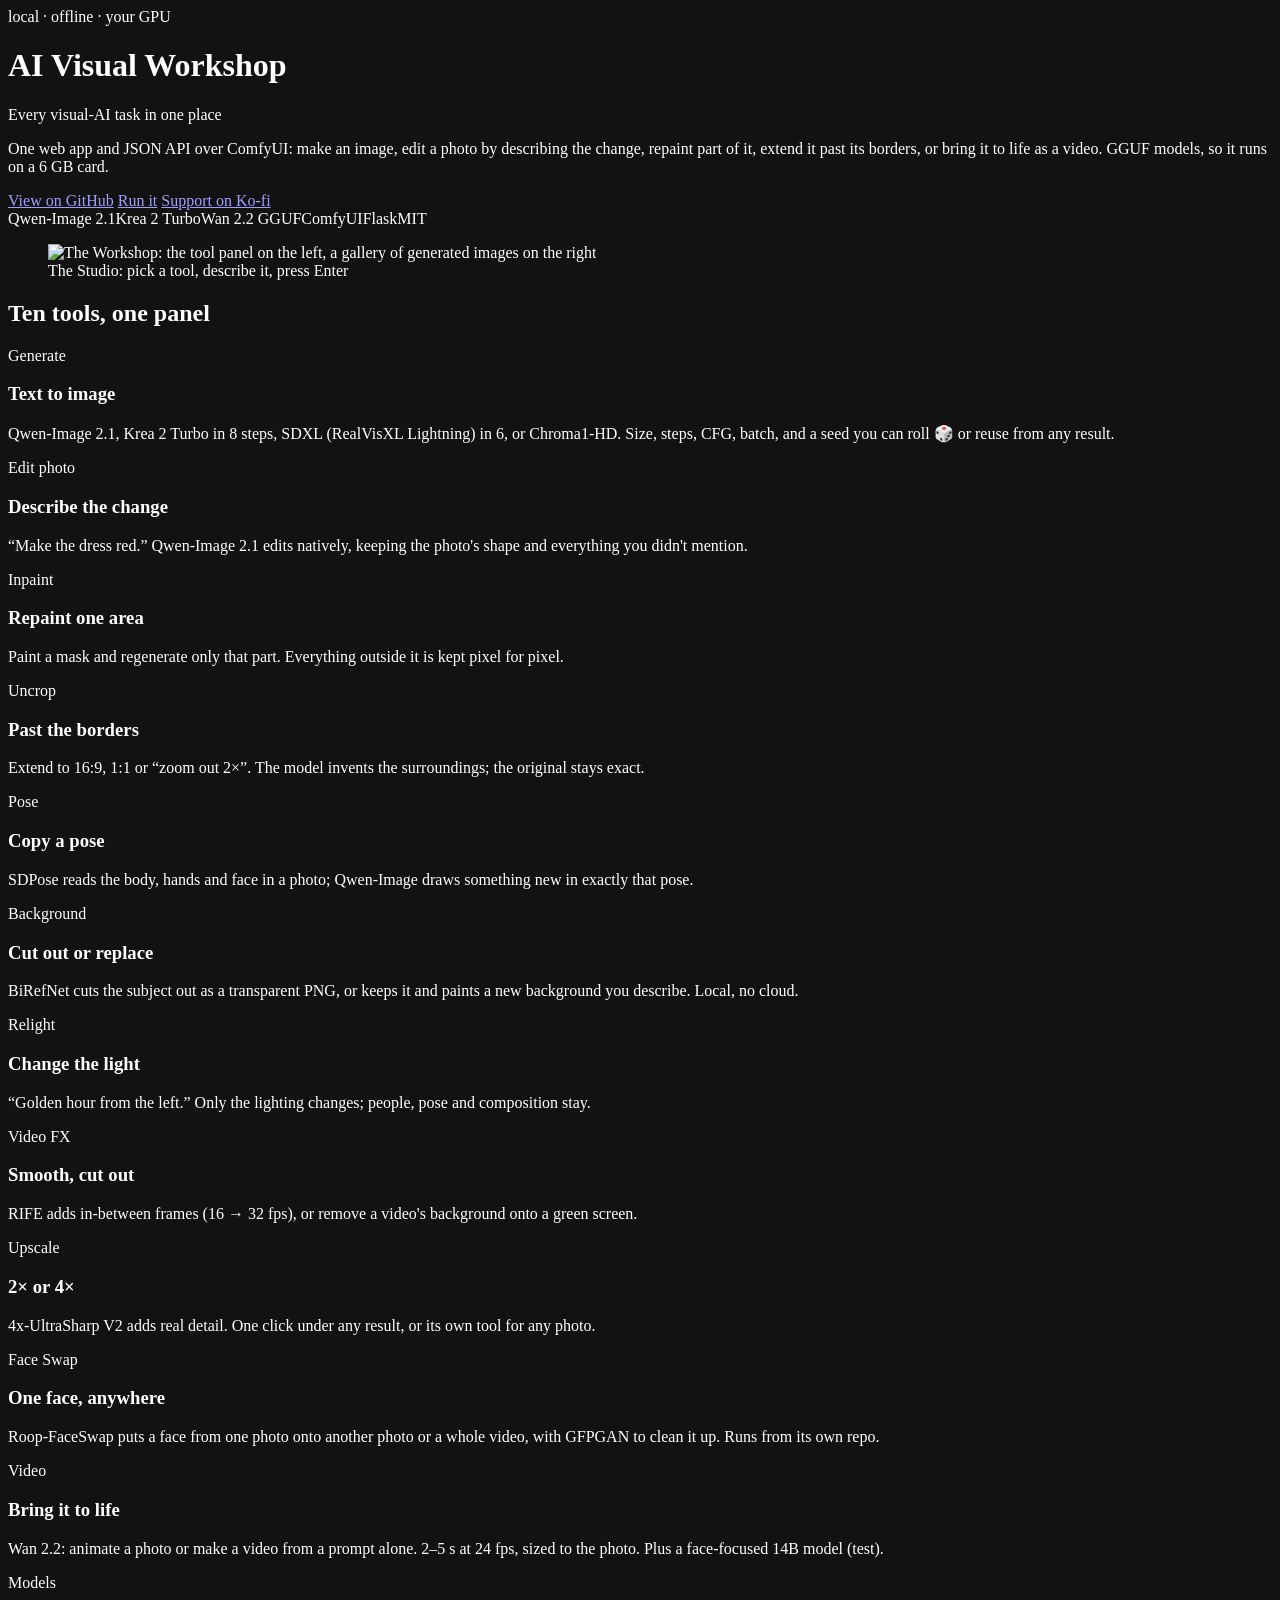
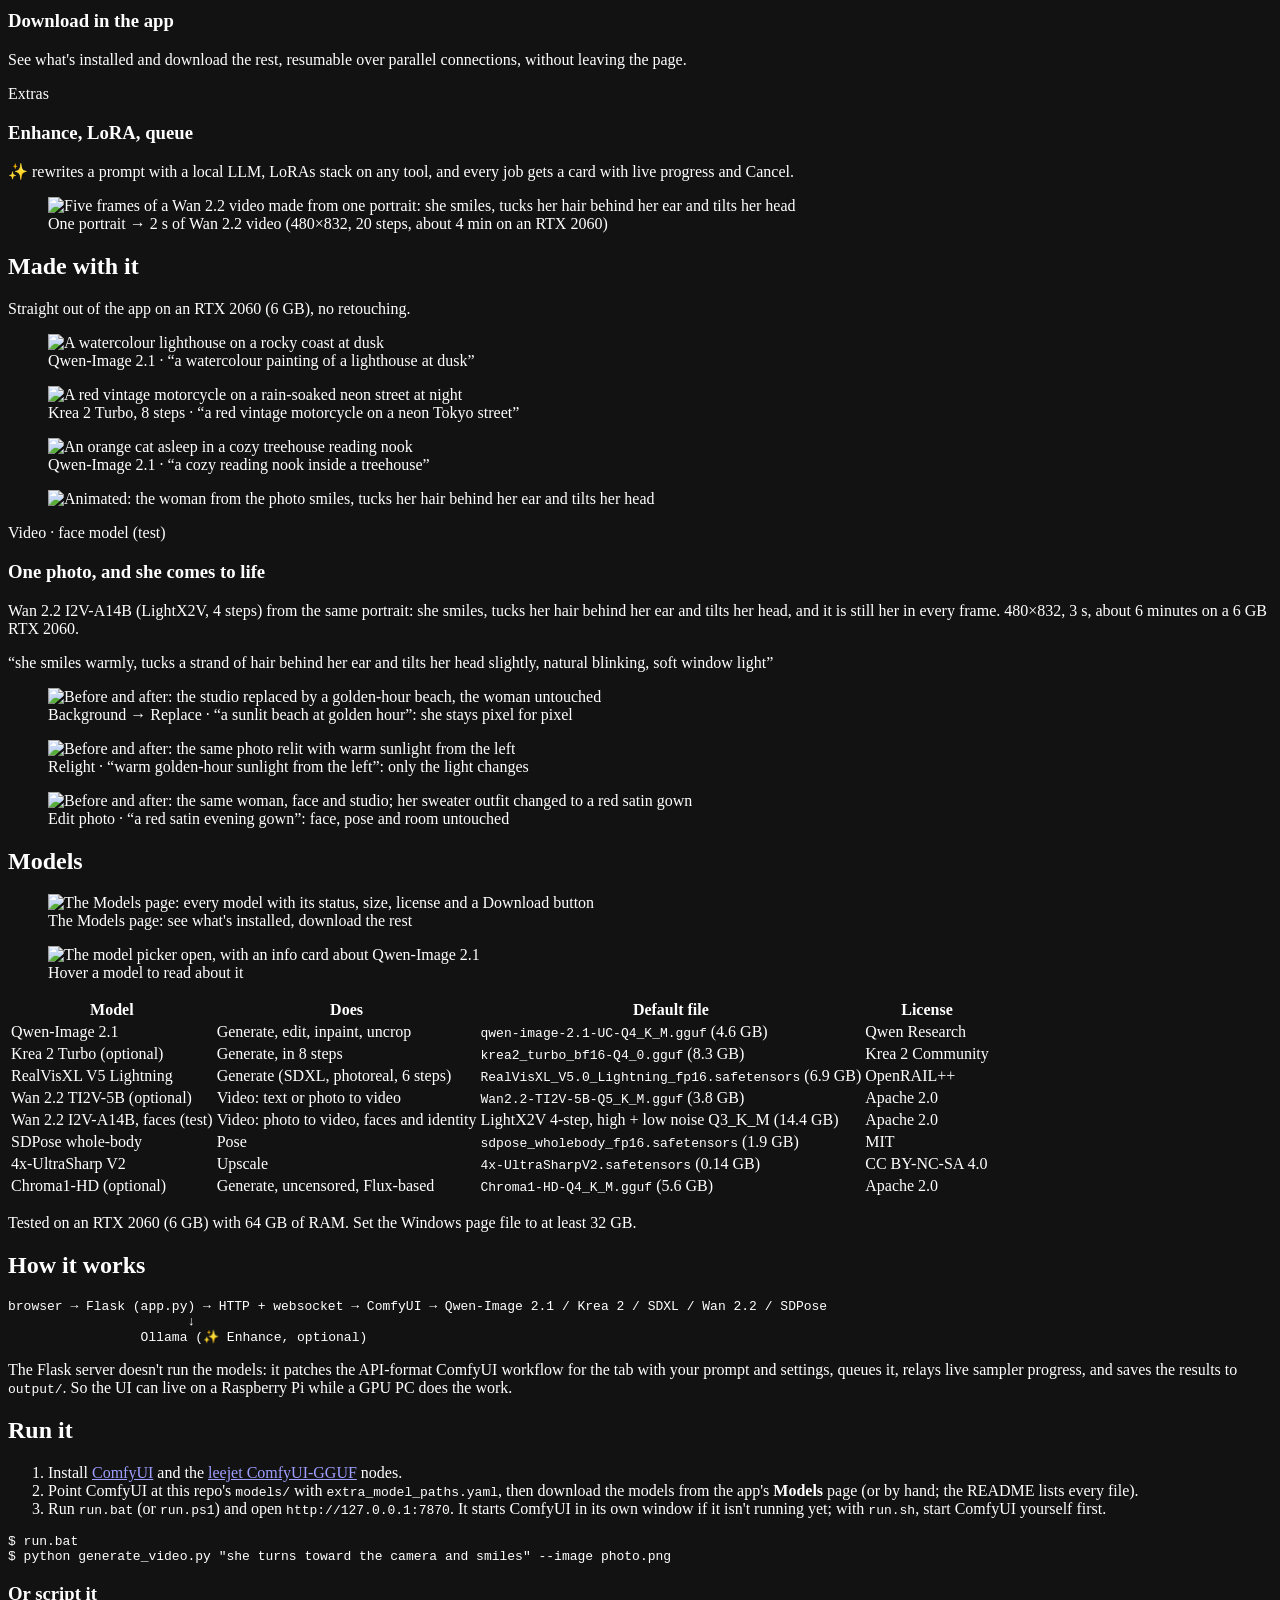
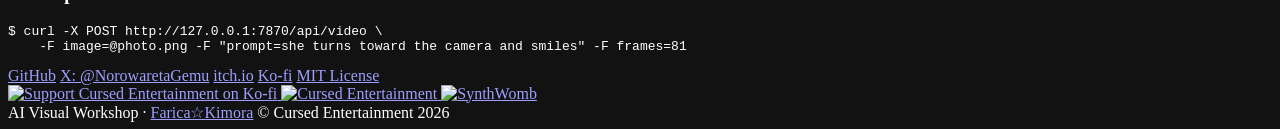
==== index.html @ e916a7e3 "Face Swap tab: runs Roop-FaceSwap from its own repo and venv roop_client.py calls Roop's headless co" ====
<!DOCTYPE html>
<html lang="en">
<head>
<meta charset="utf-8">
<meta name="viewport" content="width=device-width, initial-scale=1">
<title>AI Visual Workshop</title>
<meta name="description" content="One local web app for visual AI on your own GPU: text-to-image, photo editing, inpainting, uncropping and video with Qwen-Image 2.1, Krea 2 and Wan 2.2 (GGUF), driving ComfyUI.">
<meta name="color-scheme" content="dark">
<meta property="og:title" content="AI Visual Workshop">
<meta property="og:description" content="Generate, edit, inpaint, uncrop and animate, locally: Qwen-Image 2.1, Krea 2 and Wan 2.2 GGUF through ComfyUI.">
<meta property="og:image" content="docs/ui-studio.jpg">
<link rel="icon" href="site/favicon.svg" type="image/svg+xml">
<link rel="stylesheet" href="site/style.css">
</head>
<body>

<header class="hero">
  <div class="wrap">
    <div class="eyebrow">local &middot; offline &middot; your GPU</div>
    <h1>AI Visual Workshop</h1>
    <p class="tagline">Every visual-AI task in one place</p>
    <p class="lede">One web app and JSON API over ComfyUI: make an image, edit a photo by describing the change, repaint part of it, extend it past its borders, or bring it to life as a video. GGUF models, so it runs on a 6&nbsp;GB card.</p>
    <div class="cta">
      <a class="btn primary" href="https://github.com/CursedPrograms/AI-Visual-Workshop">View on GitHub</a>
      <a class="btn" href="#run">Run it</a>
      <a class="btn" href="https://ko-fi.com/cursedentertainment">Support on Ko-fi</a>
    </div>
    <div class="tags">
      <span class="tag">Qwen-Image 2.1</span><span class="tag">Krea 2 Turbo</span><span class="tag">Wan 2.2</span>
      <span class="tag">GGUF</span><span class="tag">ComfyUI</span><span class="tag">Flask</span><span class="tag">MIT</span>
    </div>
    <figure class="shot">
      <img src="docs/ui-studio.jpg" alt="The Workshop: the tool panel on the left, a gallery of generated images on the right" width="1440" height="900">
      <figcaption>The Studio: pick a tool, describe it, press Enter</figcaption>
    </figure>
  </div>
</header>

<main class="wrap">
  <section id="tabs">
    <h2>Ten tools, one panel</h2>
    <div class="grid">
      <div class="card"><span class="k">Generate</span><h3>Text to image</h3><p>Qwen-Image 2.1, Krea 2 Turbo in 8 steps, SDXL (RealVisXL Lightning) in 6, or Chroma1-HD. Size, steps, CFG, batch, and a seed you can roll &#127922; or reuse from any result.</p></div>
      <div class="card"><span class="k">Edit photo</span><h3>Describe the change</h3><p>&ldquo;Make the dress red.&rdquo; Qwen-Image 2.1 edits natively, keeping the photo's shape and everything you didn't mention.</p></div>
      <div class="card"><span class="k">Inpaint</span><h3>Repaint one area</h3><p>Paint a mask and regenerate only that part. Everything outside it is kept pixel for pixel.</p></div>
      <div class="card"><span class="k">Uncrop</span><h3>Past the borders</h3><p>Extend to 16:9, 1:1 or &ldquo;zoom out 2&times;&rdquo;. The model invents the surroundings; the original stays exact.</p></div>
      <div class="card"><span class="k">Pose</span><h3>Copy a pose</h3><p>SDPose reads the body, hands and face in a photo; Qwen-Image draws something new in exactly that pose.</p></div>
      <div class="card"><span class="k">Background</span><h3>Cut out or replace</h3><p>BiRefNet cuts the subject out as a transparent PNG, or keeps it and paints a new background you describe. Local, no cloud.</p></div>
      <div class="card"><span class="k">Relight</span><h3>Change the light</h3><p>&ldquo;Golden hour from the left.&rdquo; Only the lighting changes; people, pose and composition stay.</p></div>
      <div class="card"><span class="k">Video FX</span><h3>Smooth, cut out</h3><p>RIFE adds in-between frames (16&nbsp;&rarr;&nbsp;32&nbsp;fps), or remove a video's background onto a green screen.</p></div>
      <div class="card"><span class="k">Upscale</span><h3>2&times; or 4&times;</h3><p>4x-UltraSharp V2 adds real detail. One click under any result, or its own tool for any photo.</p></div>
      <div class="card"><span class="k">Face Swap</span><h3>One face, anywhere</h3><p>Roop-FaceSwap puts a face from one photo onto another photo or a whole video, with GFPGAN to clean it up. Runs from its own repo.</p></div>
      <div class="card"><span class="k">Video</span><h3>Bring it to life</h3><p>Wan 2.2: animate a photo or make a video from a prompt alone. 2&ndash;5&nbsp;s at 24&nbsp;fps, sized to the photo. Plus a face-focused 14B model <span class="muted">(test)</span>.</p></div>
      <div class="card"><span class="k">Models</span><h3>Download in the app</h3><p>See what's installed and download the rest, resumable over parallel connections, without leaving the page.</p></div>
      <div class="card"><span class="k">Extras</span><h3>Enhance, LoRA, queue</h3><p>&#10024; rewrites a prompt with a local LLM, LoRAs stack on any tool, and every job gets a card with live progress and Cancel.</p></div>
    </div>
    <figure class="shot wide">
      <img src="docs/video-frames.jpg" alt="Five frames of a Wan 2.2 video made from one portrait: she smiles, tucks her hair behind her ear and tilts her head" width="2400" height="832" loading="lazy">
      <figcaption>One portrait &rarr; 2&nbsp;s of Wan 2.2 video (480&times;832, 20 steps, about 4&nbsp;min on an RTX 2060)</figcaption>
    </figure>
  </section>

  <section id="made">
    <h2>Made with it</h2>
    <p class="muted">Straight out of the app on an RTX 2060 (6&nbsp;GB), no retouching.</p>
    <div class="samples">
      <figure><img src="docs/sample-lighthouse.jpg" alt="A watercolour lighthouse on a rocky coast at dusk" width="768" height="576" loading="lazy"><figcaption>Qwen-Image 2.1 &middot; &ldquo;a watercolour painting of a lighthouse at dusk&rdquo;</figcaption></figure>
      <figure><img src="docs/sample-motorcycle.jpg" alt="A red vintage motorcycle on a rain-soaked neon street at night" width="768" height="576" loading="lazy"><figcaption>Krea 2 Turbo, 8 steps &middot; &ldquo;a red vintage motorcycle on a neon Tokyo street&rdquo;</figcaption></figure>
      <figure><img src="docs/sample-treehouse.jpg" alt="An orange cat asleep in a cozy treehouse reading nook" width="576" height="576" loading="lazy"><figcaption>Qwen-Image 2.1 &middot; &ldquo;a cozy reading nook inside a treehouse&rdquo;</figcaption></figure>
    </div>
    <div class="pair">
      <figure class="shot gif">
        <img src="docs/face-video.gif" alt="Animated: the woman from the photo smiles, tucks her hair behind her ear and tilts her head" width="300" height="520" loading="lazy">
      </figure>
      <div class="pair-text">
        <span class="k">Video &middot; face model <span class="muted">(test)</span></span>
        <h3>One photo, and she comes to life</h3>
        <p class="muted">Wan 2.2 I2V-A14B (LightX2V, 4 steps) from the same portrait: she smiles, tucks her hair behind her ear and tilts her head, and it is still her in every frame. 480&times;832, 3&nbsp;s, about 6&nbsp;minutes on a 6&nbsp;GB RTX 2060.</p>
        <p class="muted">&ldquo;she smiles warmly, tucks a strand of hair behind her ear and tilts her head slightly, natural blinking, soft window light&rdquo;</p>
      </div>
    </div>
    <div class="samples">
      <figure><img src="docs/sample-background.jpg" alt="Before and after: the studio replaced by a golden-hour beach, the woman untouched" width="670" height="600" loading="lazy" style="height:auto"><figcaption>Background &rarr; Replace &middot; &ldquo;a sunlit beach at golden hour&rdquo;: she stays pixel for pixel</figcaption></figure>
      <figure><img src="docs/sample-relight.jpg" alt="Before and after: the same photo relit with warm sunlight from the left" width="670" height="600" loading="lazy" style="height:auto"><figcaption>Relight &middot; &ldquo;warm golden-hour sunlight from the left&rdquo;: only the light changes</figcaption></figure>
    </div>
    <figure class="shot wide">
      <img src="docs/sample-edit.jpg" alt="Before and after: the same woman, face and studio; her sweater outfit changed to a red satin gown" width="870" height="768" loading="lazy">
      <figcaption>Edit photo &middot; &ldquo;a red satin evening gown&rdquo;: face, pose and room untouched</figcaption>
    </figure>
  </section>

  <section id="models">
    <h2>Models</h2>
    <figure class="shot wide">
      <img src="docs/ui-models.jpg" alt="The Models page: every model with its status, size, license and a Download button" width="1440" height="1100" loading="lazy">
      <figcaption>The Models page: see what's installed, download the rest</figcaption>
    </figure>
    <figure class="shot wide">
      <img src="docs/ui-model-info.jpg" alt="The model picker open, with an info card about Qwen-Image 2.1" width="1440" height="900" loading="lazy">
      <figcaption>Hover a model to read about it</figcaption>
    </figure>
    <div class="table-wrap">
      <table>
        <thead><tr><th>Model</th><th>Does</th><th>Default file</th><th>License</th></tr></thead>
        <tbody>
          <tr><td>Qwen-Image 2.1</td><td>Generate, edit, inpaint, uncrop</td><td><code>qwen-image-2.1-UC-Q4_K_M.gguf</code> (4.6&nbsp;GB)</td><td>Qwen Research</td></tr>
          <tr><td>Krea 2 Turbo <span class="muted">(optional)</span></td><td>Generate, in 8 steps</td><td><code>krea2_turbo_bf16-Q4_0.gguf</code> (8.3&nbsp;GB)</td><td>Krea 2 Community</td></tr>
          <tr><td>RealVisXL V5 Lightning</td><td>Generate (SDXL, photoreal, 6 steps)</td><td><code>RealVisXL_V5.0_Lightning_fp16.safetensors</code> (6.9&nbsp;GB)</td><td>OpenRAIL++</td></tr>
          <tr><td>Wan 2.2 TI2V-5B <span class="muted">(optional)</span></td><td>Video: text or photo to video</td><td><code>Wan2.2-TI2V-5B-Q5_K_M.gguf</code> (3.8&nbsp;GB)</td><td>Apache 2.0</td></tr>
          <tr><td>Wan 2.2 I2V-A14B, faces <span class="muted">(test)</span></td><td>Video: photo to video, faces and identity</td><td>LightX2V 4-step, high + low noise Q3_K_M (14.4&nbsp;GB)</td><td>Apache 2.0</td></tr>
          <tr><td>SDPose whole-body</td><td>Pose</td><td><code>sdpose_wholebody_fp16.safetensors</code> (1.9&nbsp;GB)</td><td>MIT</td></tr>
          <tr><td>4x-UltraSharp V2</td><td>Upscale</td><td><code>4x-UltraSharpV2.safetensors</code> (0.14&nbsp;GB)</td><td>CC BY-NC-SA 4.0</td></tr>
          <tr><td>Chroma1-HD <span class="muted">(optional)</span></td><td>Generate, uncensored, Flux-based</td><td><code>Chroma1-HD-Q4_K_M.gguf</code> (5.6&nbsp;GB)</td><td>Apache 2.0</td></tr>
        </tbody>
      </table>
    </div>
    <p class="note">Tested on an RTX 2060 (6&nbsp;GB) with 64&nbsp;GB of RAM. Set the Windows page file to at least 32&nbsp;GB.</p>
  </section>

  <section id="how">
    <h2>How it works</h2>
<pre>browser &rarr; Flask (app.py) &rarr; HTTP + websocket &rarr; ComfyUI &rarr; Qwen-Image 2.1 / Krea 2 / SDXL / Wan 2.2 / SDPose
                       &darr;
                 Ollama (&#10024; Enhance, optional)</pre>
    <p class="muted">The Flask server doesn't run the models: it patches the API-format ComfyUI workflow for the tab with your prompt and settings, queues it, relays live sampler progress, and saves the results to <code>output/</code>. So the UI can live on a Raspberry Pi while a GPU PC does the work.</p>
  </section>

  <section id="run">
    <h2>Run it</h2>
    <ol class="steps">
      <li>Install <a href="https://github.com/comfyanonymous/ComfyUI">ComfyUI</a> and the <a href="https://github.com/leejet/ComfyUI-GGUF">leejet ComfyUI-GGUF</a> nodes.</li>
      <li>Point ComfyUI at this repo's <code>models/</code> with <code>extra_model_paths.yaml</code>, then download the models from the app's <b>Models</b> page (or by hand; the README lists every file).</li>
      <li>Run <code>run.bat</code> (or <code>run.ps1</code>) and open <code>http://127.0.0.1:7870</code>. It starts ComfyUI in its own window if it isn't running yet; with <code>run.sh</code>, start ComfyUI yourself first.</li>
    </ol>
<pre><span class="p">$</span> run.bat
<span class="p">$</span> python generate_video.py "she turns toward the camera and smiles" --image photo.png</pre>
    <h3 class="sub">Or script it</h3>
<pre><span class="p">$</span> curl -X POST http://127.0.0.1:7870/api/video \
    -F image=@photo.png -F "prompt=she turns toward the camera and smiles" -F frames=81</pre>
  </section>
</main>

<footer>
  <div class="wrap">
    <div class="links">
      <a href="https://github.com/CursedPrograms/AI-Visual-Workshop">GitHub</a>
      <a href="https://x.com/NorowaretaGemu">X: @NorowaretaGemu</a>
      <a href="https://cursed-entertainment.itch.io/">itch.io</a>
      <a href="https://ko-fi.com/cursedentertainment">Ko-fi</a>
      <a href="https://github.com/CursedPrograms/AI-Visual-Workshop/blob/main/LICENSE">MIT License</a>
    </div>


    <div class="logos">
      <a href="https://ko-fi.com/cursedentertainment">
        <img src="https://ko-fi.com/img/githubbutton_sm.svg" alt="Support Cursed Entertainment on Ko-fi" width="180" loading="lazy">
      </a>
      <a href="https://cursed-entertainment.itch.io/">
        <img src="https://github.com/CursedPrograms/cursedentertainment/raw/main/images/logos/logo-wide-grey.png" alt="Cursed Entertainment" width="250" loading="lazy">
      </a>
      <a href="https://github.com/SynthWomb">
        <img src="https://github.com/SynthWomb/synth.womb/blob/main/logos/synthwomb07.png?raw=true" alt="SynthWomb" width="200" loading="lazy">
      </a>
    </div>

    <div>AI Visual Workshop &middot; <a href="https://farica-kimora.github.io/FaricaKimora/">Farica&#9734;Kimora</a> &copy; Cursed Entertainment 2026</div>
  </div>
</footer>

</body>
</html>
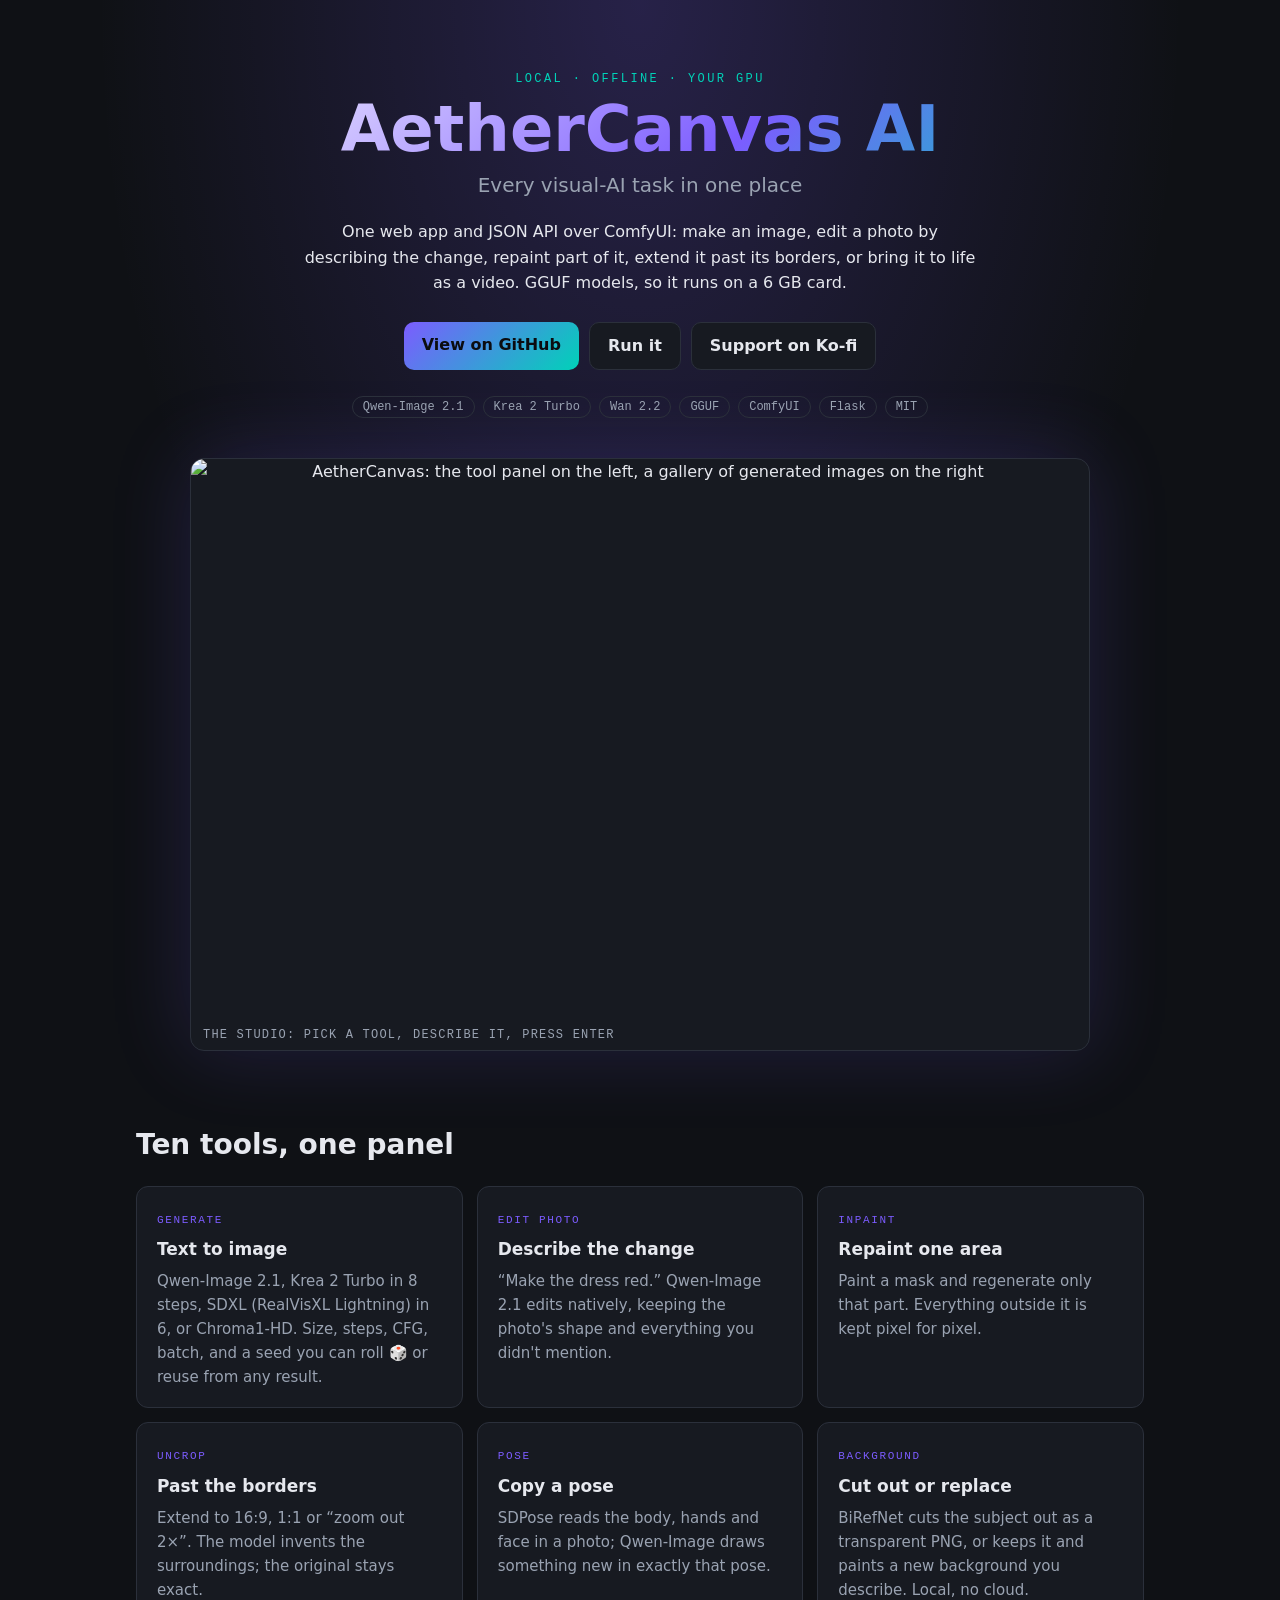
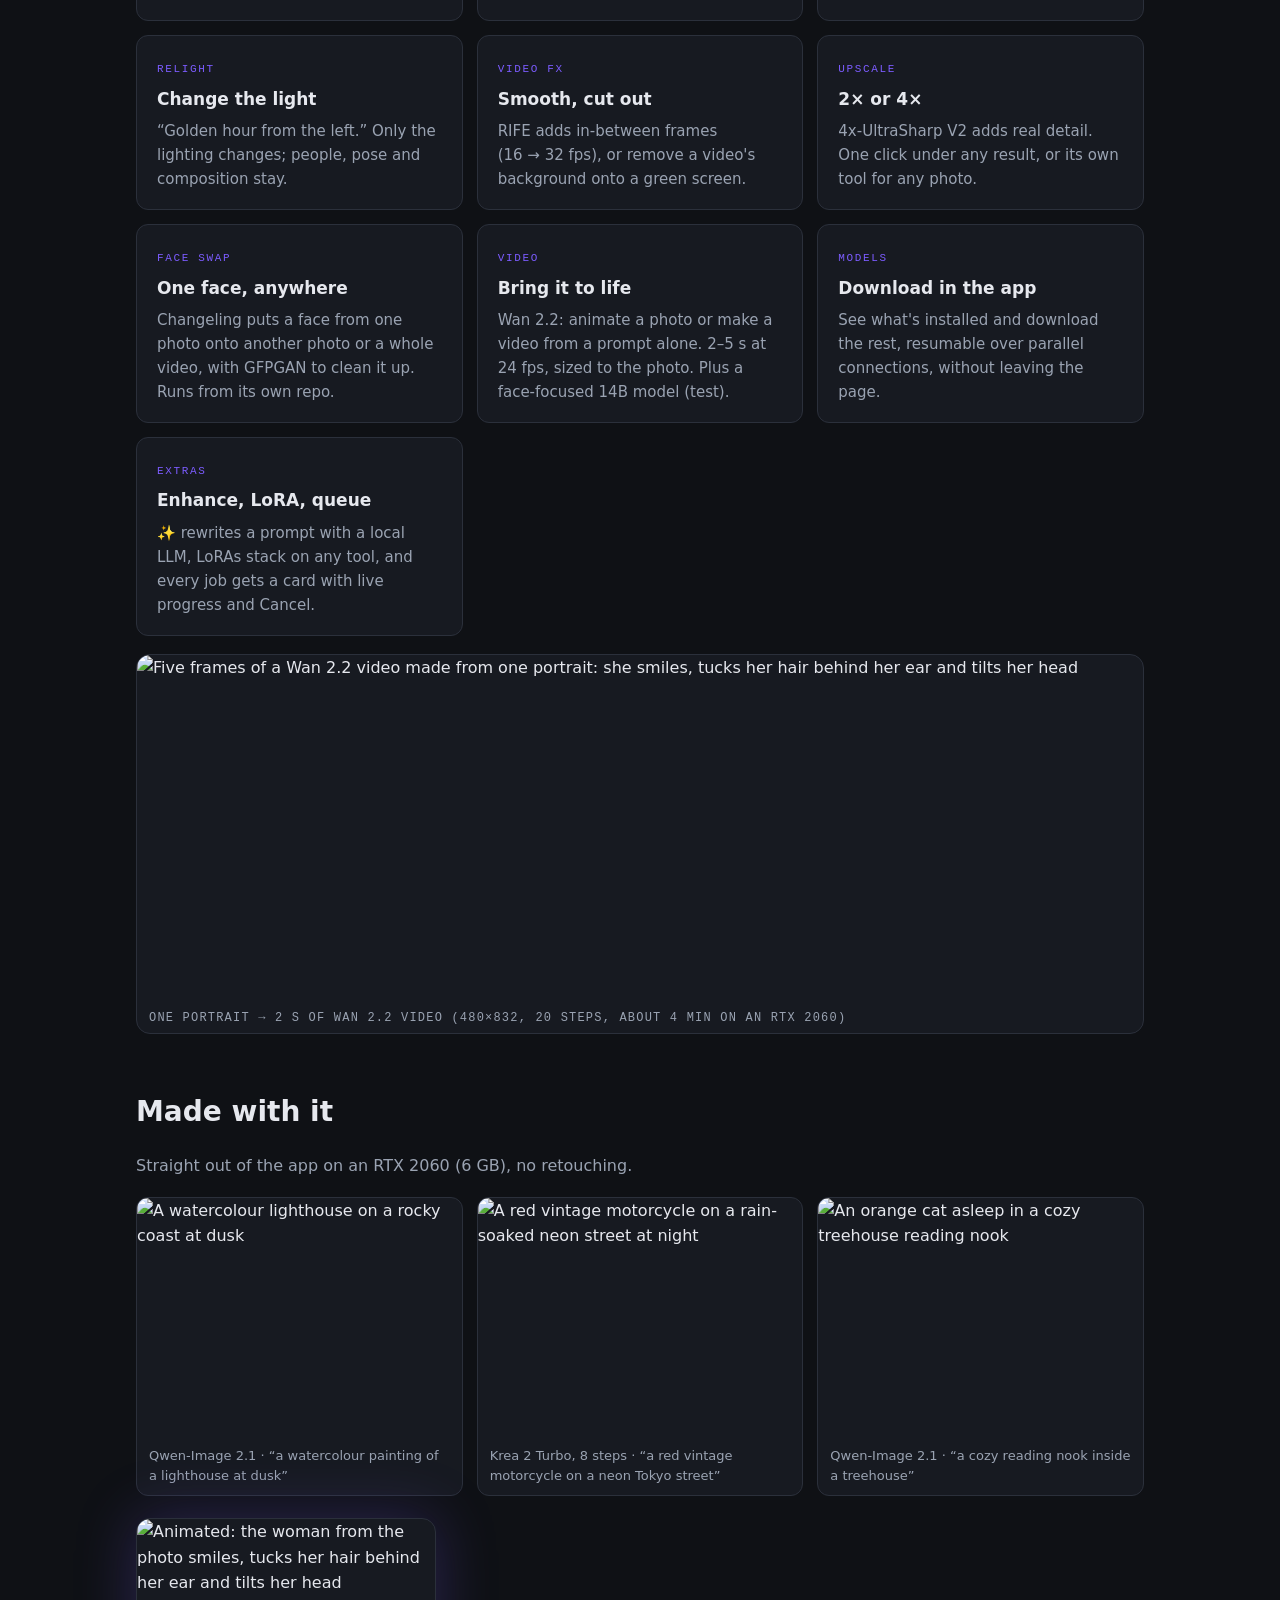
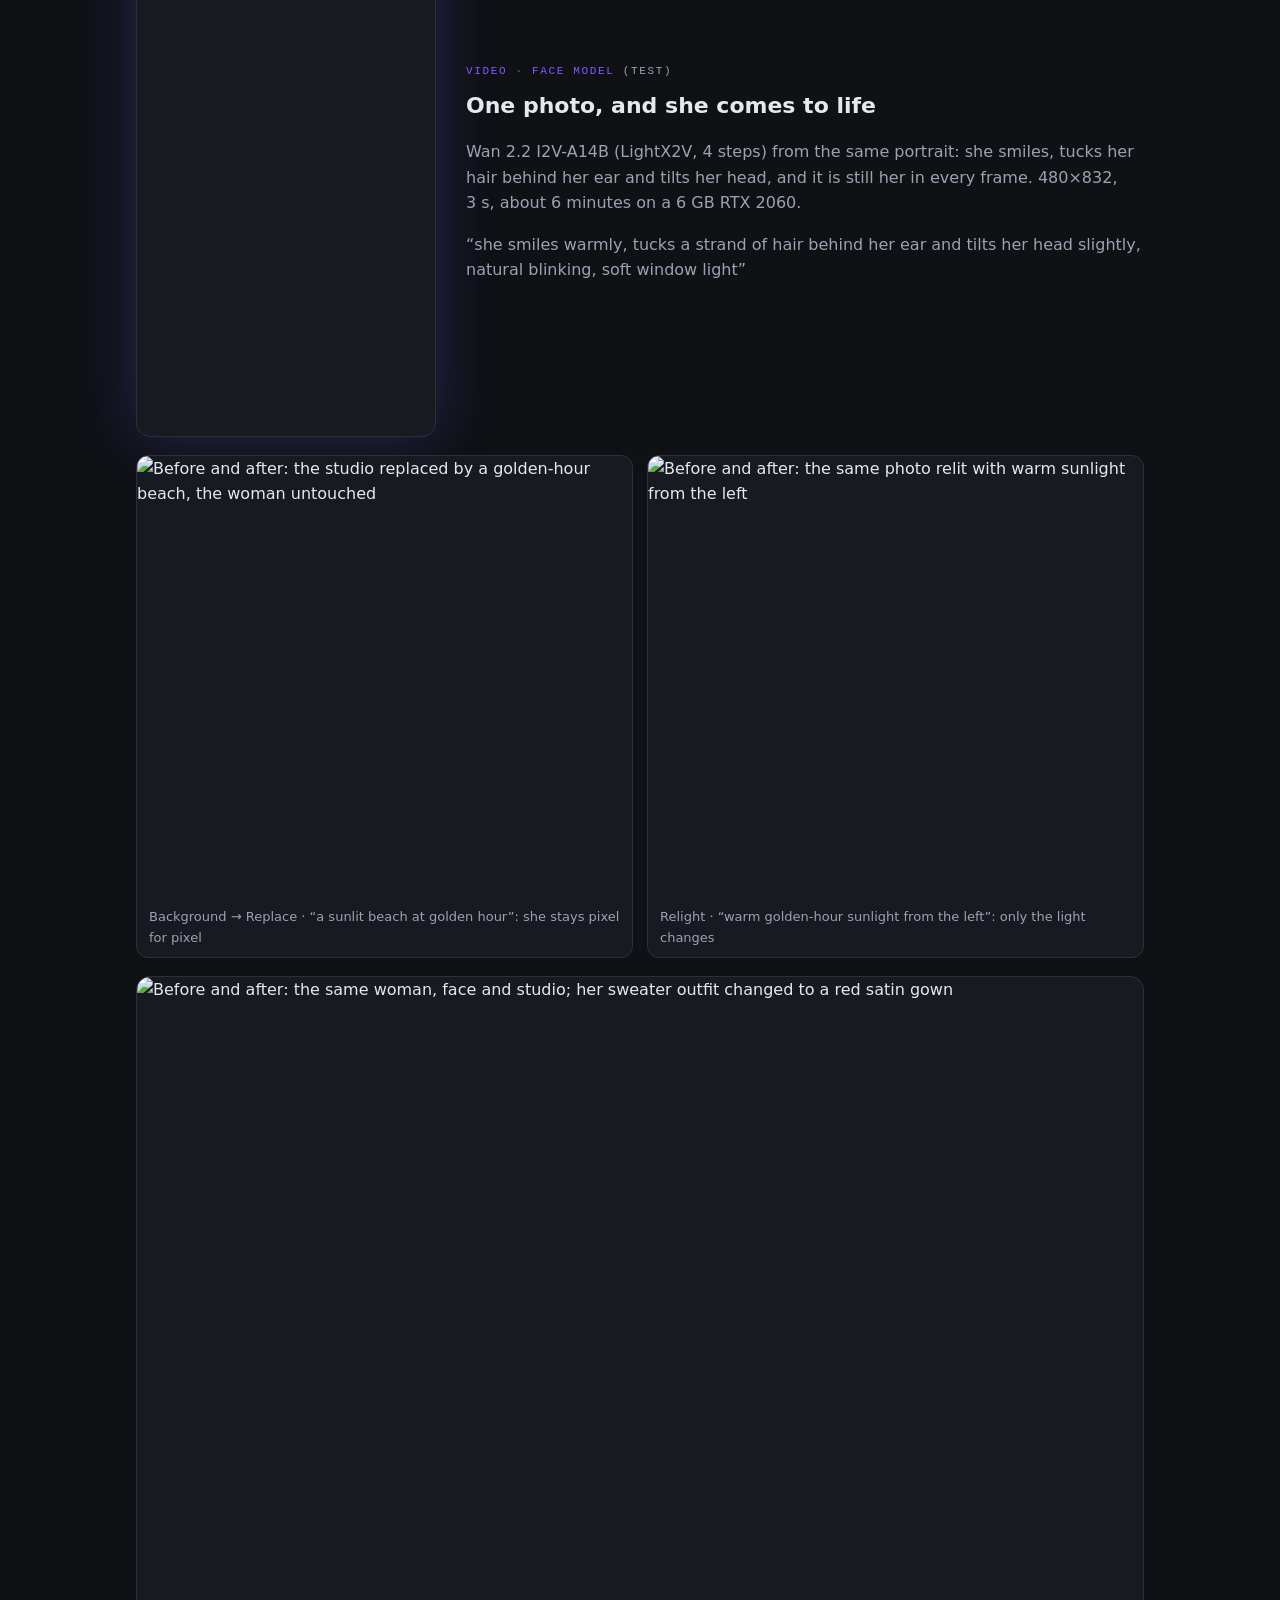
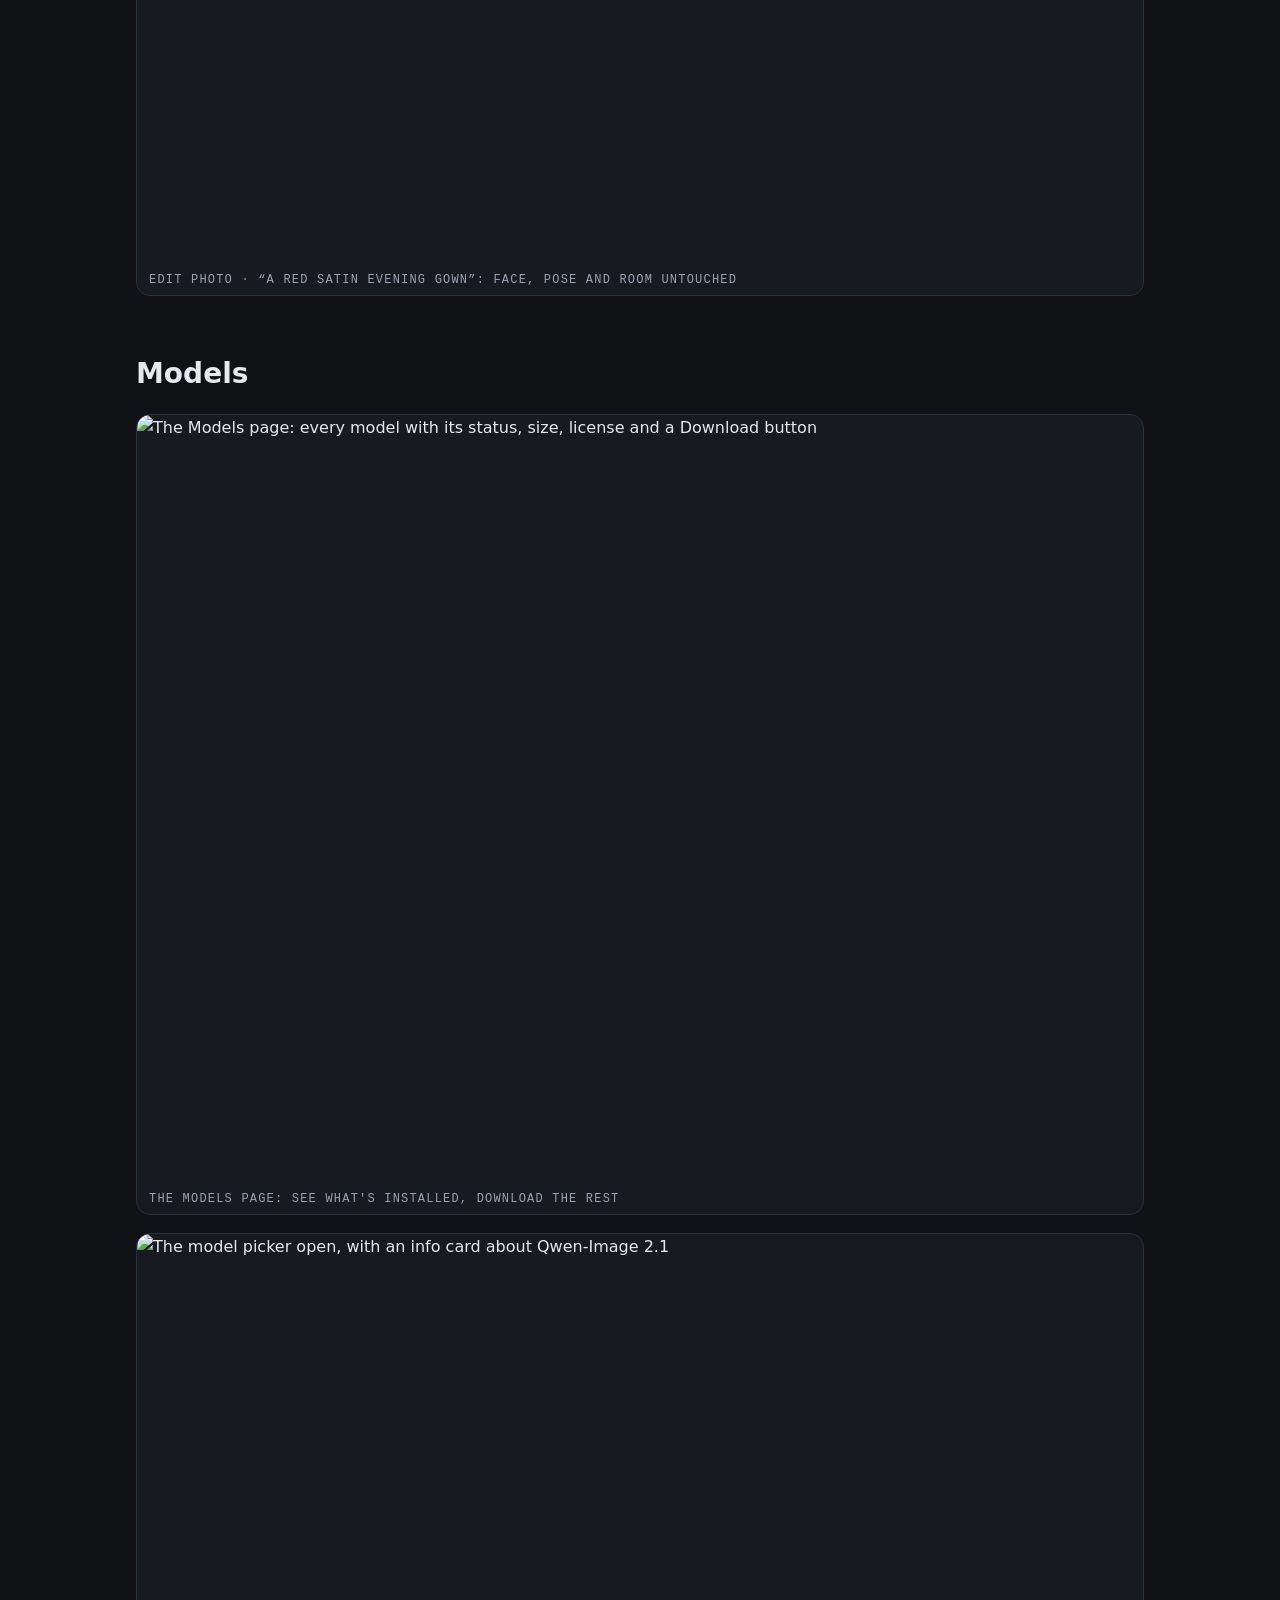
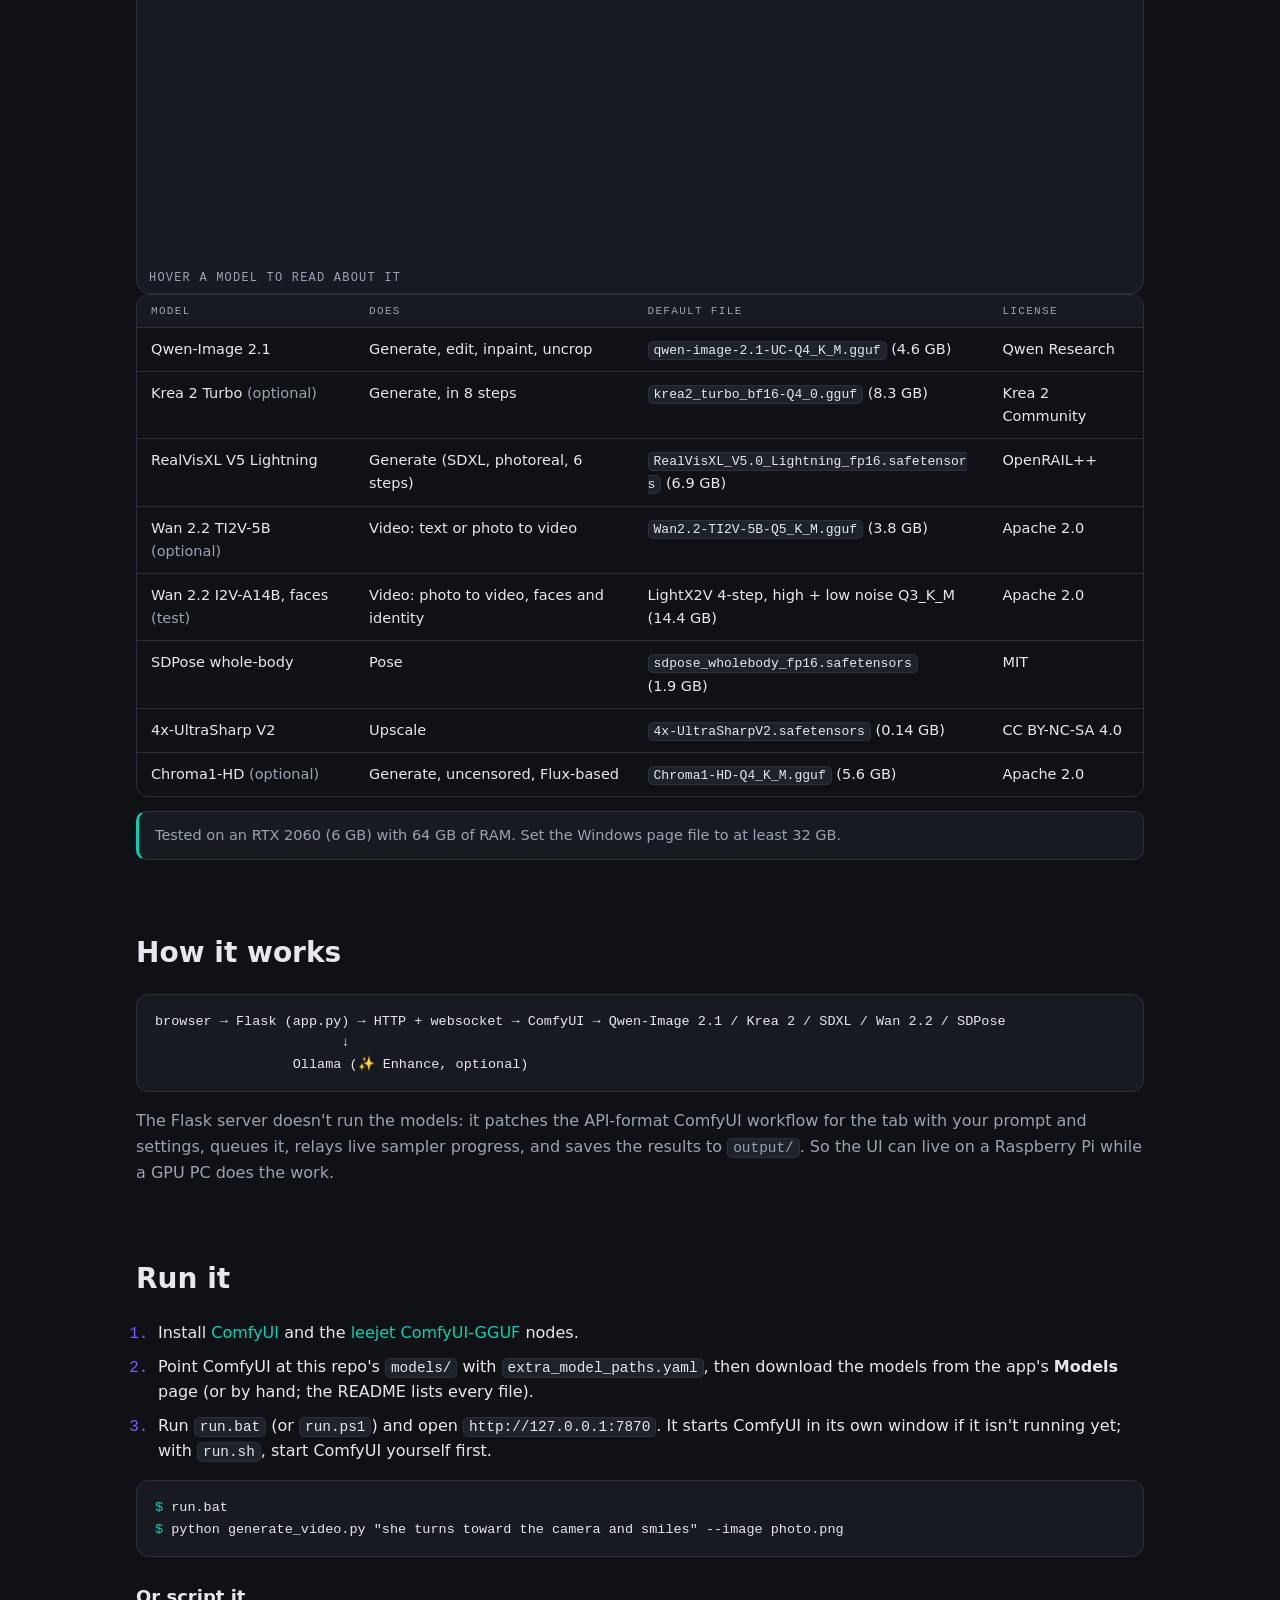
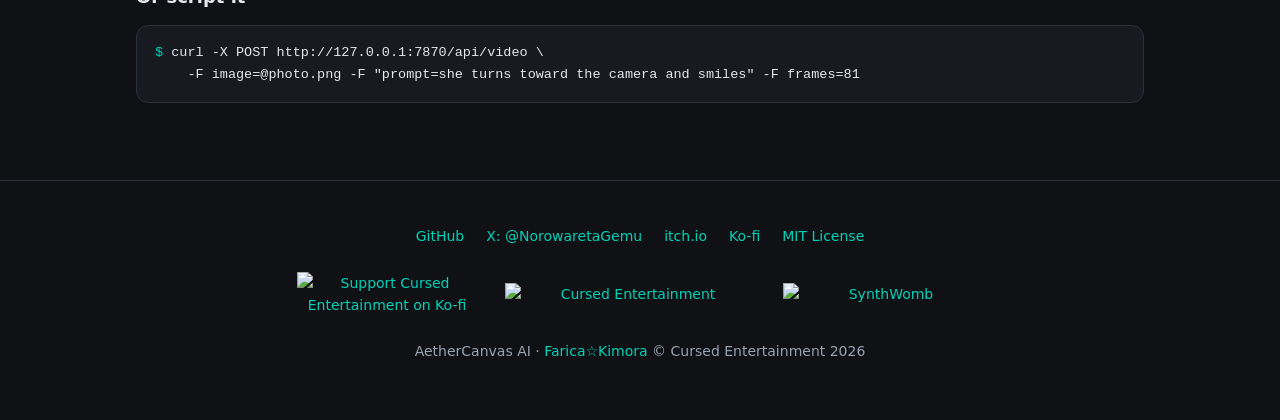
==== commit 75cf9fa9: "AetherCanvas AI: the new name; Face Swap runs Changeling (was Roop-FaceSwap), models/changeling, CHA" ====
--- a/index.html
+++ b/index.html
@@ -3,10 +3,10 @@
 <head>
 <meta charset="utf-8">
 <meta name="viewport" content="width=device-width, initial-scale=1">
-<title>AI Visual Workshop</title>
+<title>AetherCanvas AI</title>
 <meta name="description" content="One local web app for visual AI on your own GPU: text-to-image, photo editing, inpainting, uncropping and video with Qwen-Image 2.1, Krea 2 and Wan 2.2 (GGUF), driving ComfyUI.">
 <meta name="color-scheme" content="dark">
-<meta property="og:title" content="AI Visual Workshop">
+<meta property="og:title" content="AetherCanvas AI">
 <meta property="og:description" content="Generate, edit, inpaint, uncrop and animate, locally: Qwen-Image 2.1, Krea 2 and Wan 2.2 GGUF through ComfyUI.">
 <meta property="og:image" content="docs/ui-studio.jpg">
 <link rel="icon" href="site/favicon.svg" type="image/svg+xml">
@@ -17,11 +17,11 @@
 <header class="hero">
   <div class="wrap">
     <div class="eyebrow">local &middot; offline &middot; your GPU</div>
-    <h1>AI Visual Workshop</h1>
+    <h1>AetherCanvas AI</h1>
     <p class="tagline">Every visual-AI task in one place</p>
     <p class="lede">One web app and JSON API over ComfyUI: make an image, edit a photo by describing the change, repaint part of it, extend it past its borders, or bring it to life as a video. GGUF models, so it runs on a 6&nbsp;GB card.</p>
     <div class="cta">
-      <a class="btn primary" href="https://github.com/CursedPrograms/AI-Visual-Workshop">View on GitHub</a>
+      <a class="btn primary" href="https://github.com/CursedPrograms/AetherCanvas-AI">View on GitHub</a>
       <a class="btn" href="#run">Run it</a>
       <a class="btn" href="https://ko-fi.com/cursedentertainment">Support on Ko-fi</a>
     </div>
@@ -30,7 +30,7 @@
       <span class="tag">GGUF</span><span class="tag">ComfyUI</span><span class="tag">Flask</span><span class="tag">MIT</span>
     </div>
     <figure class="shot">
-      <img src="docs/ui-studio.jpg" alt="The Workshop: the tool panel on the left, a gallery of generated images on the right" width="1440" height="900">
+      <img src="docs/ui-studio.jpg" alt="AetherCanvas: the tool panel on the left, a gallery of generated images on the right" width="1440" height="900">
       <figcaption>The Studio: pick a tool, describe it, press Enter</figcaption>
     </figure>
   </div>
@@ -49,7 +49,7 @@
       <div class="card"><span class="k">Relight</span><h3>Change the light</h3><p>&ldquo;Golden hour from the left.&rdquo; Only the lighting changes; people, pose and composition stay.</p></div>
       <div class="card"><span class="k">Video FX</span><h3>Smooth, cut out</h3><p>RIFE adds in-between frames (16&nbsp;&rarr;&nbsp;32&nbsp;fps), or remove a video's background onto a green screen.</p></div>
       <div class="card"><span class="k">Upscale</span><h3>2&times; or 4&times;</h3><p>4x-UltraSharp V2 adds real detail. One click under any result, or its own tool for any photo.</p></div>
-      <div class="card"><span class="k">Face Swap</span><h3>One face, anywhere</h3><p>Roop-FaceSwap puts a face from one photo onto another photo or a whole video, with GFPGAN to clean it up. Runs from its own repo.</p></div>
+      <div class="card"><span class="k">Face Swap</span><h3>One face, anywhere</h3><p>Changeling puts a face from one photo onto another photo or a whole video, with GFPGAN to clean it up. Runs from its own repo.</p></div>
       <div class="card"><span class="k">Video</span><h3>Bring it to life</h3><p>Wan 2.2: animate a photo or make a video from a prompt alone. 2&ndash;5&nbsp;s at 24&nbsp;fps, sized to the photo. Plus a face-focused 14B model <span class="muted">(test)</span>.</p></div>
       <div class="card"><span class="k">Models</span><h3>Download in the app</h3><p>See what's installed and download the rest, resumable over parallel connections, without leaving the page.</p></div>
       <div class="card"><span class="k">Extras</span><h3>Enhance, LoRA, queue</h3><p>&#10024; rewrites a prompt with a local LLM, LoRAs stack on any tool, and every job gets a card with live progress and Cancel.</p></div>
@@ -143,11 +143,11 @@
 <footer>
   <div class="wrap">
     <div class="links">
-      <a href="https://github.com/CursedPrograms/AI-Visual-Workshop">GitHub</a>
+      <a href="https://github.com/CursedPrograms/AetherCanvas-AI">GitHub</a>
       <a href="https://x.com/NorowaretaGemu">X: @NorowaretaGemu</a>
       <a href="https://cursed-entertainment.itch.io/">itch.io</a>
       <a href="https://ko-fi.com/cursedentertainment">Ko-fi</a>
-      <a href="https://github.com/CursedPrograms/AI-Visual-Workshop/blob/main/LICENSE">MIT License</a>
+      <a href="https://github.com/CursedPrograms/AetherCanvas-AI/blob/main/LICENSE">MIT License</a>
     </div>
 
 
@@ -163,7 +163,7 @@
       </a>
     </div>
 
-    <div>AI Visual Workshop &middot; <a href="https://farica-kimora.github.io/FaricaKimora/">Farica&#9734;Kimora</a> &copy; Cursed Entertainment 2026</div>
+    <div>AetherCanvas AI &middot; <a href="https://farica-kimora.github.io/FaricaKimora/">Farica&#9734;Kimora</a> &copy; Cursed Entertainment 2026</div>
   </div>
 </footer>
 
--- a/site/style.css
+++ b/site/style.css
@@ -0,0 +1,79 @@
+/* AetherCanvas AI - GitHub Pages site. Same palette as the app (static/style.css). */
+:root {
+  --bg: #0f1115; --panel: #171a21; --panel2: #1e222b; --line: #2b303b;
+  --text: #e6e8ee; --sub: #9aa3b2; --accent: #7c5cff; --accent2: #00d2b8;
+  --mono: ui-monospace, "Cascadia Code", Consolas, monospace;
+}
+* { box-sizing: border-box; }
+html { scroll-behavior: smooth; }
+body {
+  margin: 0; background: var(--bg); color: var(--text);
+  font: 16px/1.6 system-ui, -apple-system, "Segoe UI", Roboto, sans-serif;
+}
+a { color: var(--accent2); text-decoration: none; }
+a:hover { text-decoration: underline; }
+a:focus-visible, button:focus-visible { outline: 2px solid var(--accent); outline-offset: 3px; border-radius: 4px; }
+.wrap { max-width: 1040px; margin: 0 auto; padding: 0 16px; }
+.muted { color: var(--sub); }
+code { font: 0.9em var(--mono); background: var(--panel2); border: 1px solid var(--line); border-radius: 5px; padding: 1px 5px; overflow-wrap: anywhere; }
+
+/* hero */
+.hero { padding: 72px 0 24px; text-align: center;
+  background: radial-gradient(ellipse at top, rgba(124, 92, 255, .22), transparent 60%); }
+.eyebrow { font: 12px var(--mono); letter-spacing: .2em; text-transform: uppercase; color: var(--accent2); }
+h1 { font-size: clamp(36px, 7vw, 64px); line-height: 1.05; margin: 10px 0 6px;
+  background: linear-gradient(135deg, #fff, var(--accent) 60%, var(--accent2)); -webkit-background-clip: text; background-clip: text; color: transparent; }
+.tagline { font-size: 20px; color: var(--sub); margin: 0 0 18px; }
+.lede { max-width: 680px; margin: 0 auto; color: var(--text); }
+.cta { display: flex; flex-wrap: wrap; gap: 10px; justify-content: center; margin-top: 26px; }
+.btn { padding: 10px 18px; border-radius: 10px; border: 1px solid var(--line); background: var(--panel); color: var(--text); font-weight: 600; }
+.btn:hover { text-decoration: none; border-color: var(--accent); }
+.btn.primary { background: linear-gradient(135deg, var(--accent), var(--accent2)); color: #0b0c10; border: 0; }
+.tags { display: flex; flex-wrap: wrap; gap: 8px; justify-content: center; margin-top: 26px; }
+.tag { font: 12px var(--mono); color: var(--sub); border: 1px solid var(--line); padding: 3px 10px; border-radius: 999px; }
+.shot { margin: 40px auto 0; max-width: 900px; border: 1px solid var(--line); border-radius: 14px; overflow: hidden;
+  background: var(--panel); box-shadow: 0 0 80px rgba(124, 92, 255, .18); }
+.shot img { display: block; width: 100%; height: auto; }
+.shot.wide { max-width: none; margin-top: 18px; box-shadow: none; }
+.shot figcaption { font: 12px var(--mono); color: var(--sub); padding: 8px 12px; text-align: left; letter-spacing: .1em; text-transform: uppercase; }
+
+/* sections */
+section { padding: 48px 0 8px; }
+h2 { font-size: 28px; margin: 0 0 18px; }
+h3.sub { font-size: 18px; margin: 26px 0 10px; }
+.grid { display: grid; grid-template-columns: repeat(auto-fill, minmax(280px, 1fr)); gap: 14px; }
+.card { background: var(--panel); border: 1px solid var(--line); border-radius: 12px; padding: 18px 20px; }
+.card .k { font: 11px var(--mono); letter-spacing: .15em; text-transform: uppercase; color: var(--accent); }
+.card h3 { margin: 6px 0; font-size: 17px; }
+.card p { margin: 0; color: var(--sub); font-size: 15px; }
+.table-wrap { overflow-x: auto; border: 1px solid var(--line); border-radius: 12px; }
+table { width: 100%; border-collapse: collapse; font-size: 14.5px; }
+th, td { text-align: left; padding: 10px 14px; border-bottom: 1px solid var(--line); vertical-align: top; }
+th { font: 11px var(--mono); letter-spacing: .12em; text-transform: uppercase; color: var(--sub); background: var(--panel); }
+tr:last-child td { border-bottom: 0; }
+.note { margin-top: 14px; padding: 12px 16px; border: 1px solid var(--line); border-left: 3px solid var(--accent2); border-radius: 10px; background: var(--panel); color: var(--sub); font-size: 14.5px; }
+pre { background: var(--panel); border: 1px solid var(--line); border-radius: 12px; padding: 16px 18px; overflow-x: auto; font: 13.5px/1.6 var(--mono); }
+pre .p { color: var(--accent2); user-select: none; }
+ol.steps { padding-left: 22px; }
+ol.steps li { margin-bottom: 8px; }
+ol.steps li::marker { color: var(--accent); font-family: var(--mono); }
+
+/* sample gallery */
+.samples { display: grid; grid-template-columns: repeat(auto-fit, minmax(260px, 1fr)); gap: 14px; margin-top: 18px; }
+.samples figure { margin: 0; border: 1px solid var(--line); border-radius: 12px; overflow: hidden; background: var(--panel); }
+.samples img { display: block; width: 100%; height: 240px; object-fit: cover; }
+.samples figcaption { font-size: 13px; color: var(--sub); padding: 8px 12px; }
+
+/* GIF + text side by side */
+.pair { display: flex; flex-wrap: wrap; align-items: center; gap: 22px 30px; margin-top: 22px; }
+.pair .shot.gif { margin: 0; flex: 0 0 auto; max-width: 300px; box-shadow: 0 0 60px rgba(124, 92, 255, .25); }
+.pair-text { flex: 1 1 280px; }
+.pair-text .k { font: 11px var(--mono); letter-spacing: .15em; text-transform: uppercase; color: var(--accent); }
+.pair-text h3 { margin: 6px 0 10px; font-size: 22px; }
+
+/* footer */
+footer { border-top: 1px solid var(--line); margin-top: 56px; padding: 44px 0 56px; text-align: center; color: var(--sub); font-size: 14px; }
+footer .links { display: flex; flex-wrap: wrap; gap: 8px 22px; justify-content: center; margin-bottom: 18px; }
+footer .logos { display: flex; flex-wrap: wrap; align-items: center; justify-content: center; gap: 28px; margin: 24px 0; }
+footer .logos img { display: block; height: auto; max-width: 100%; }
+[hidden] { display: none !important; }
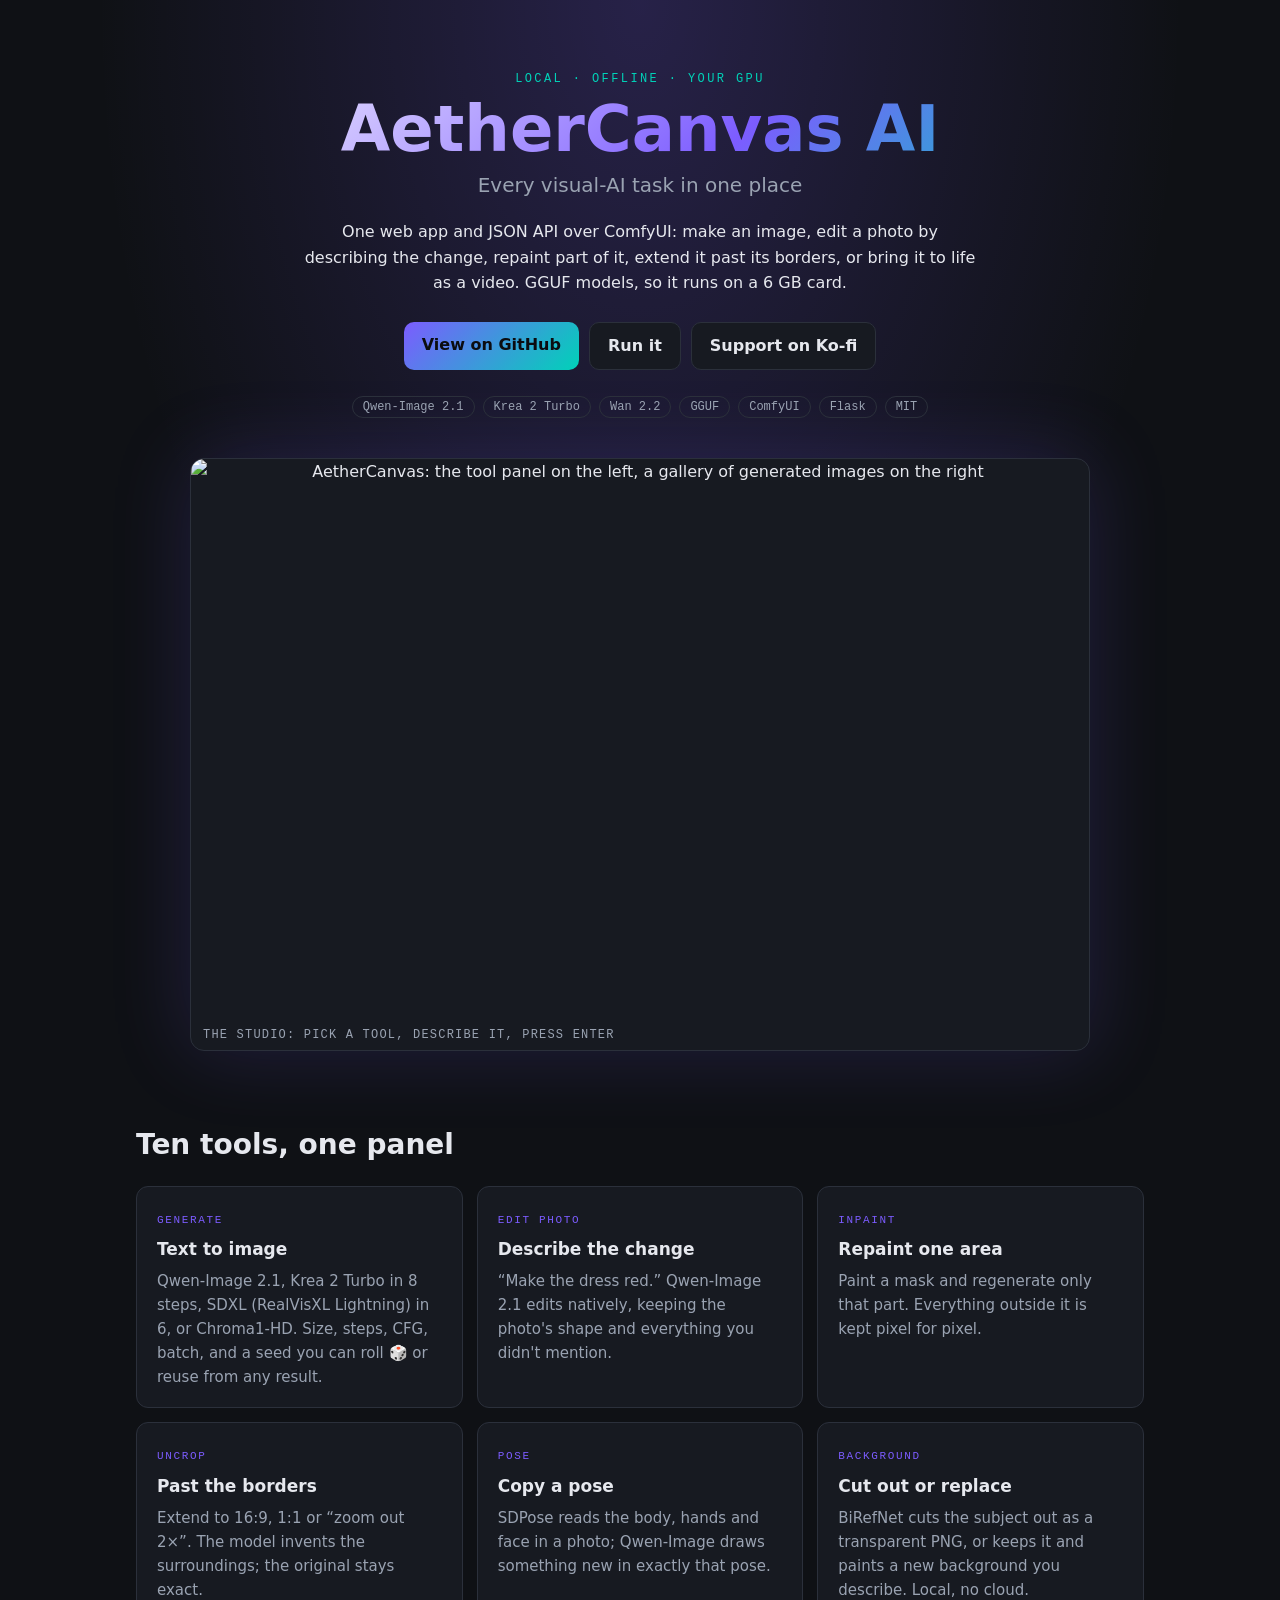
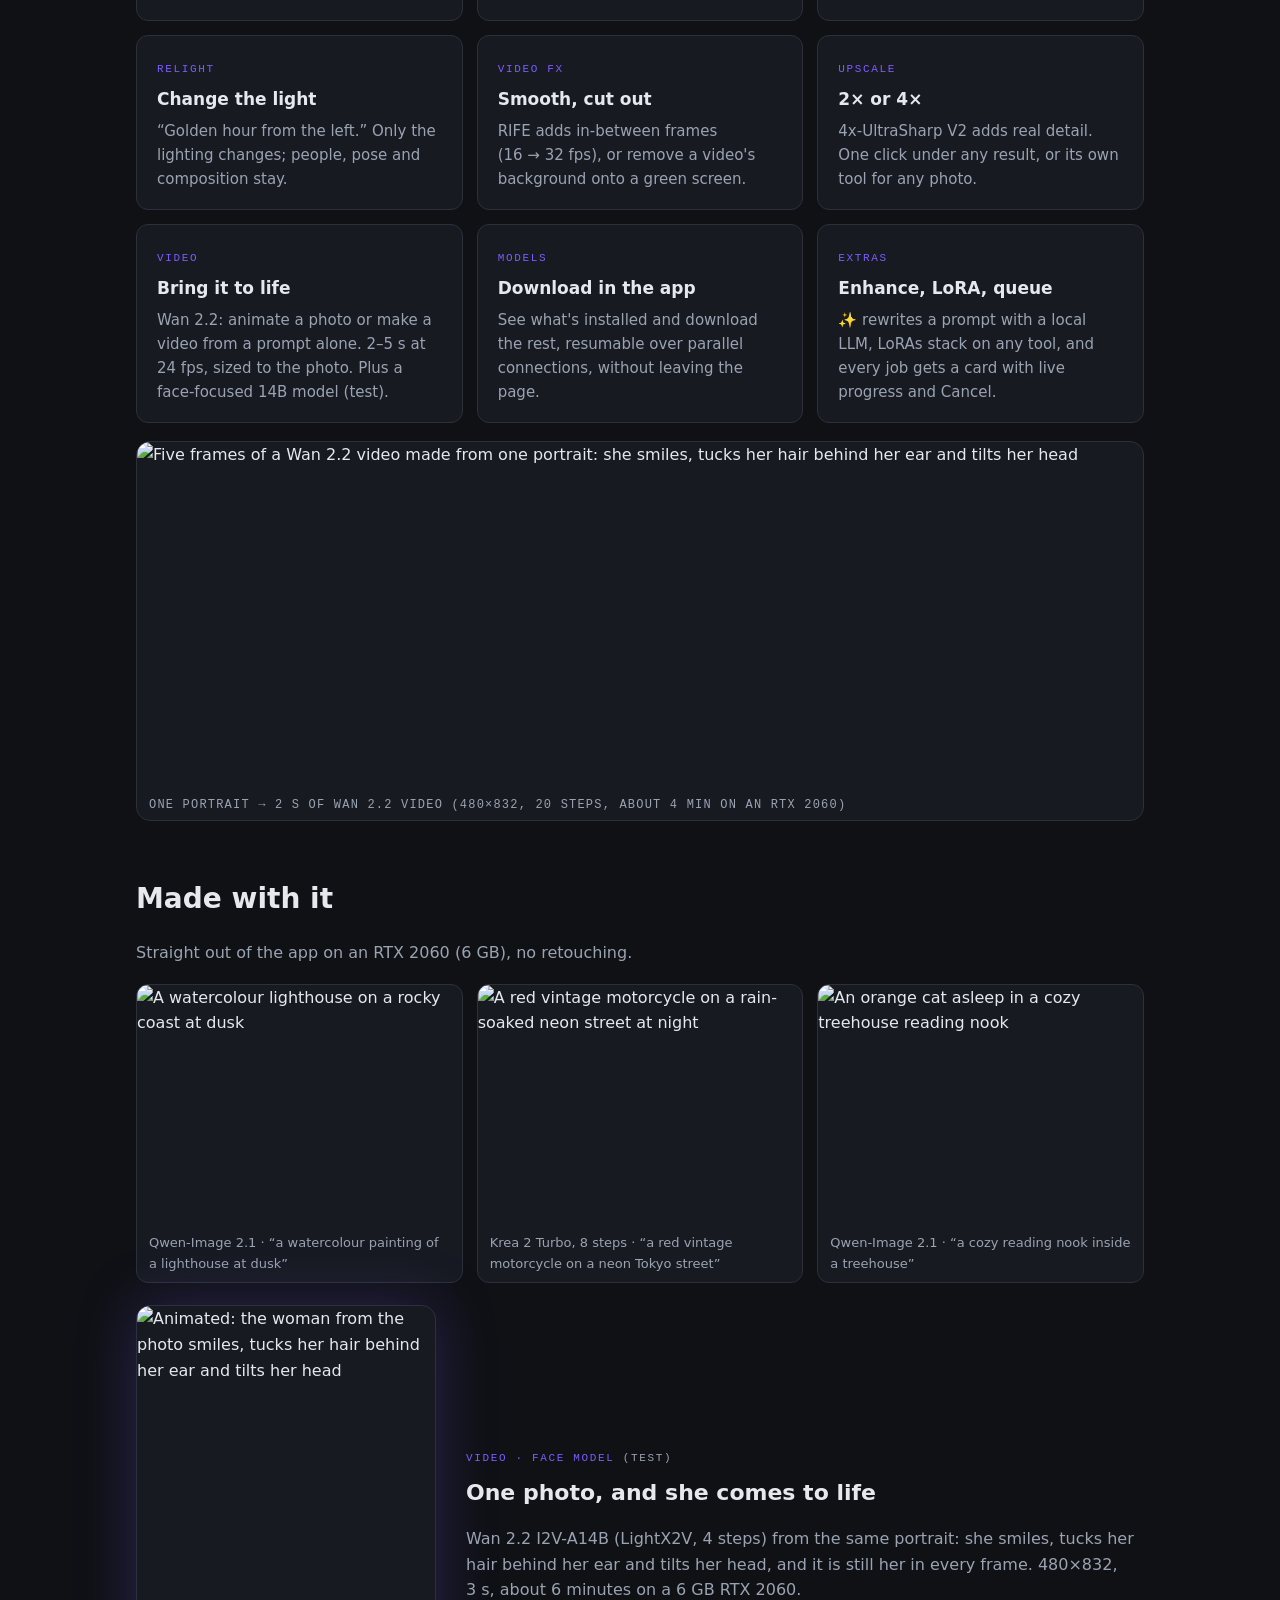
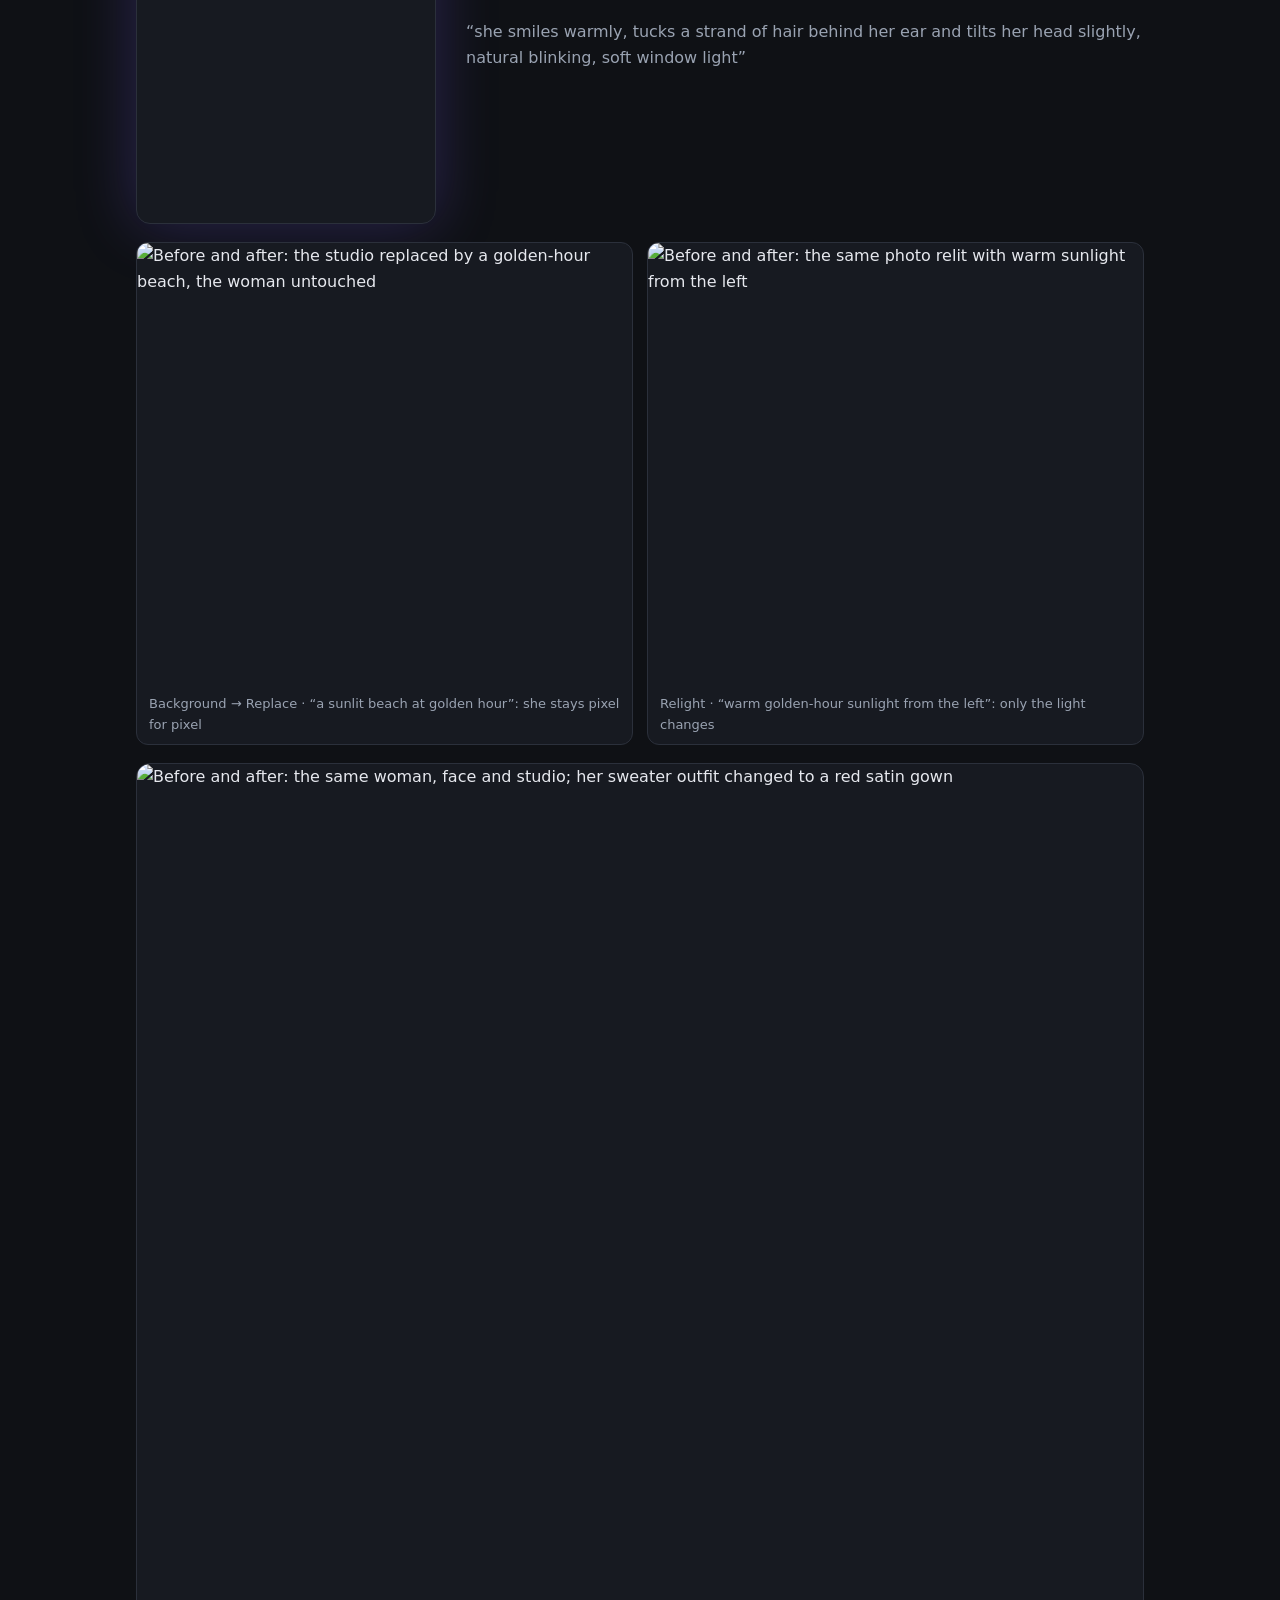
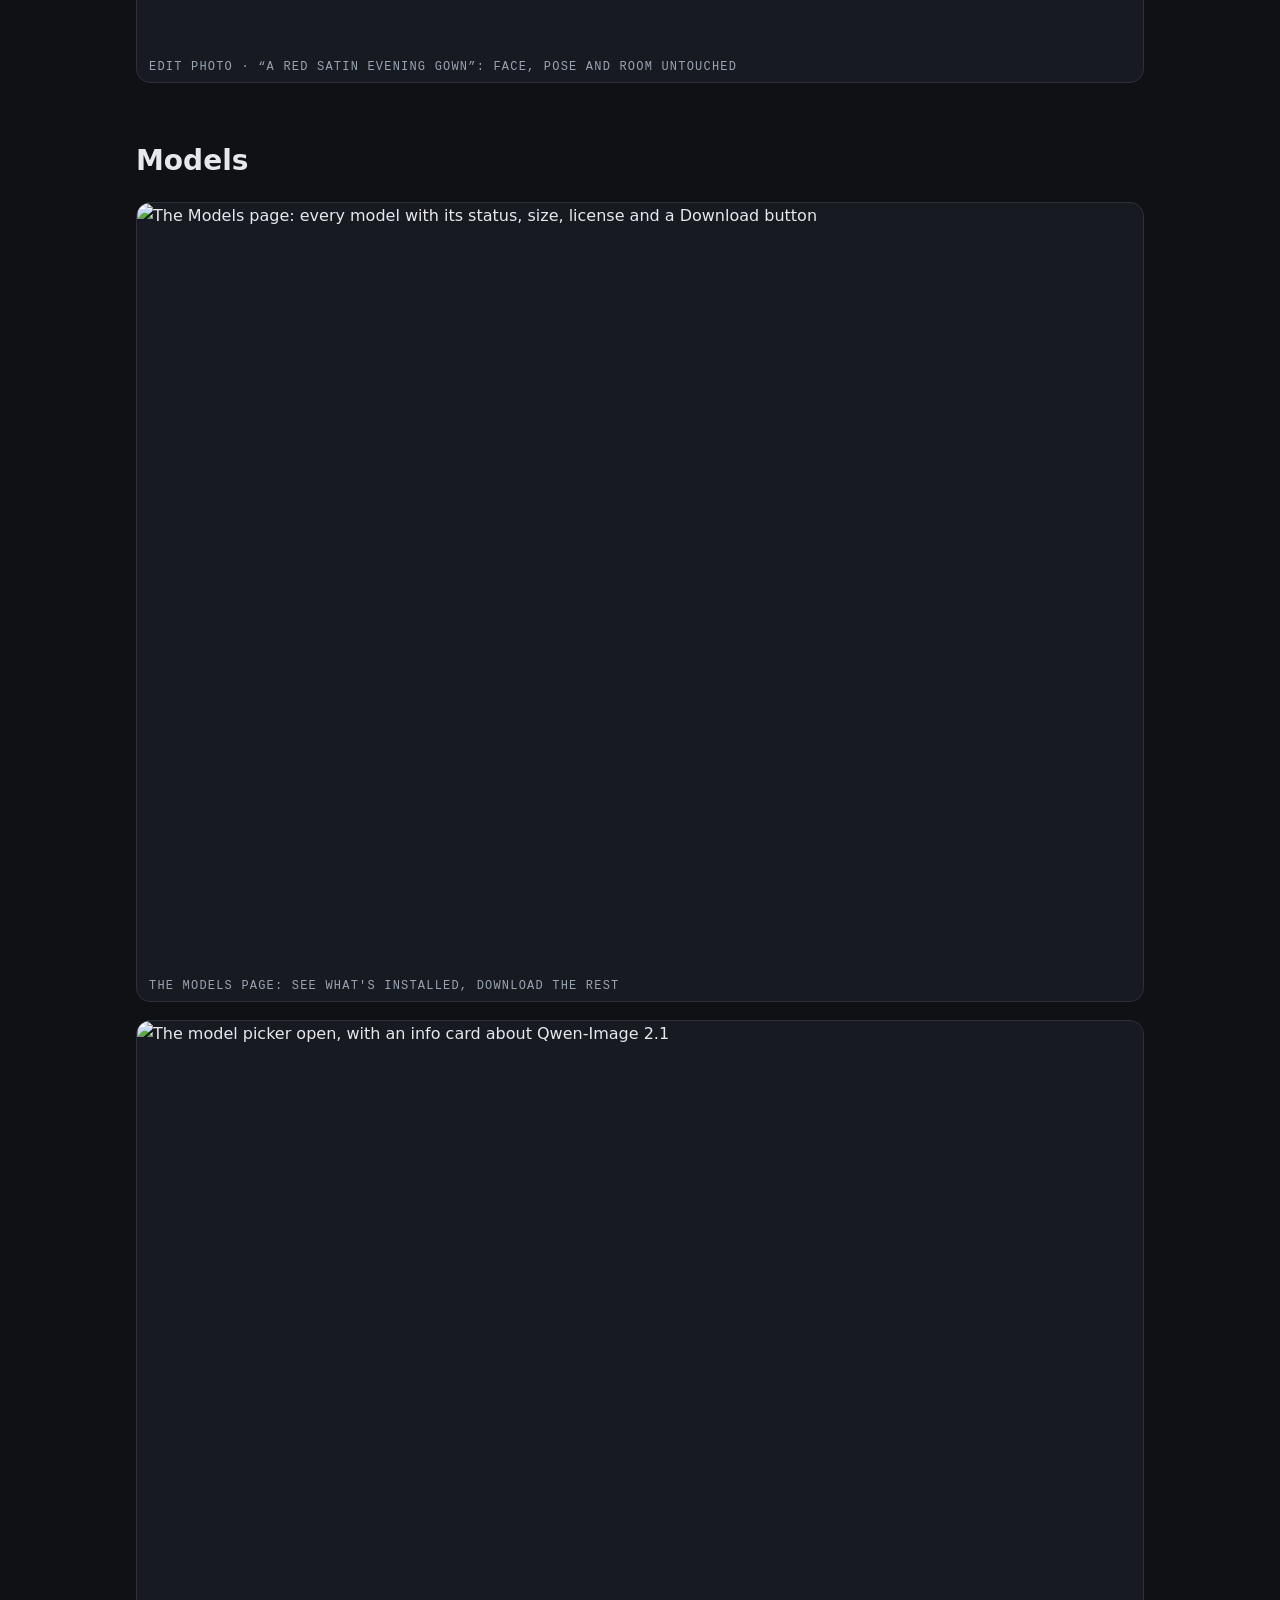
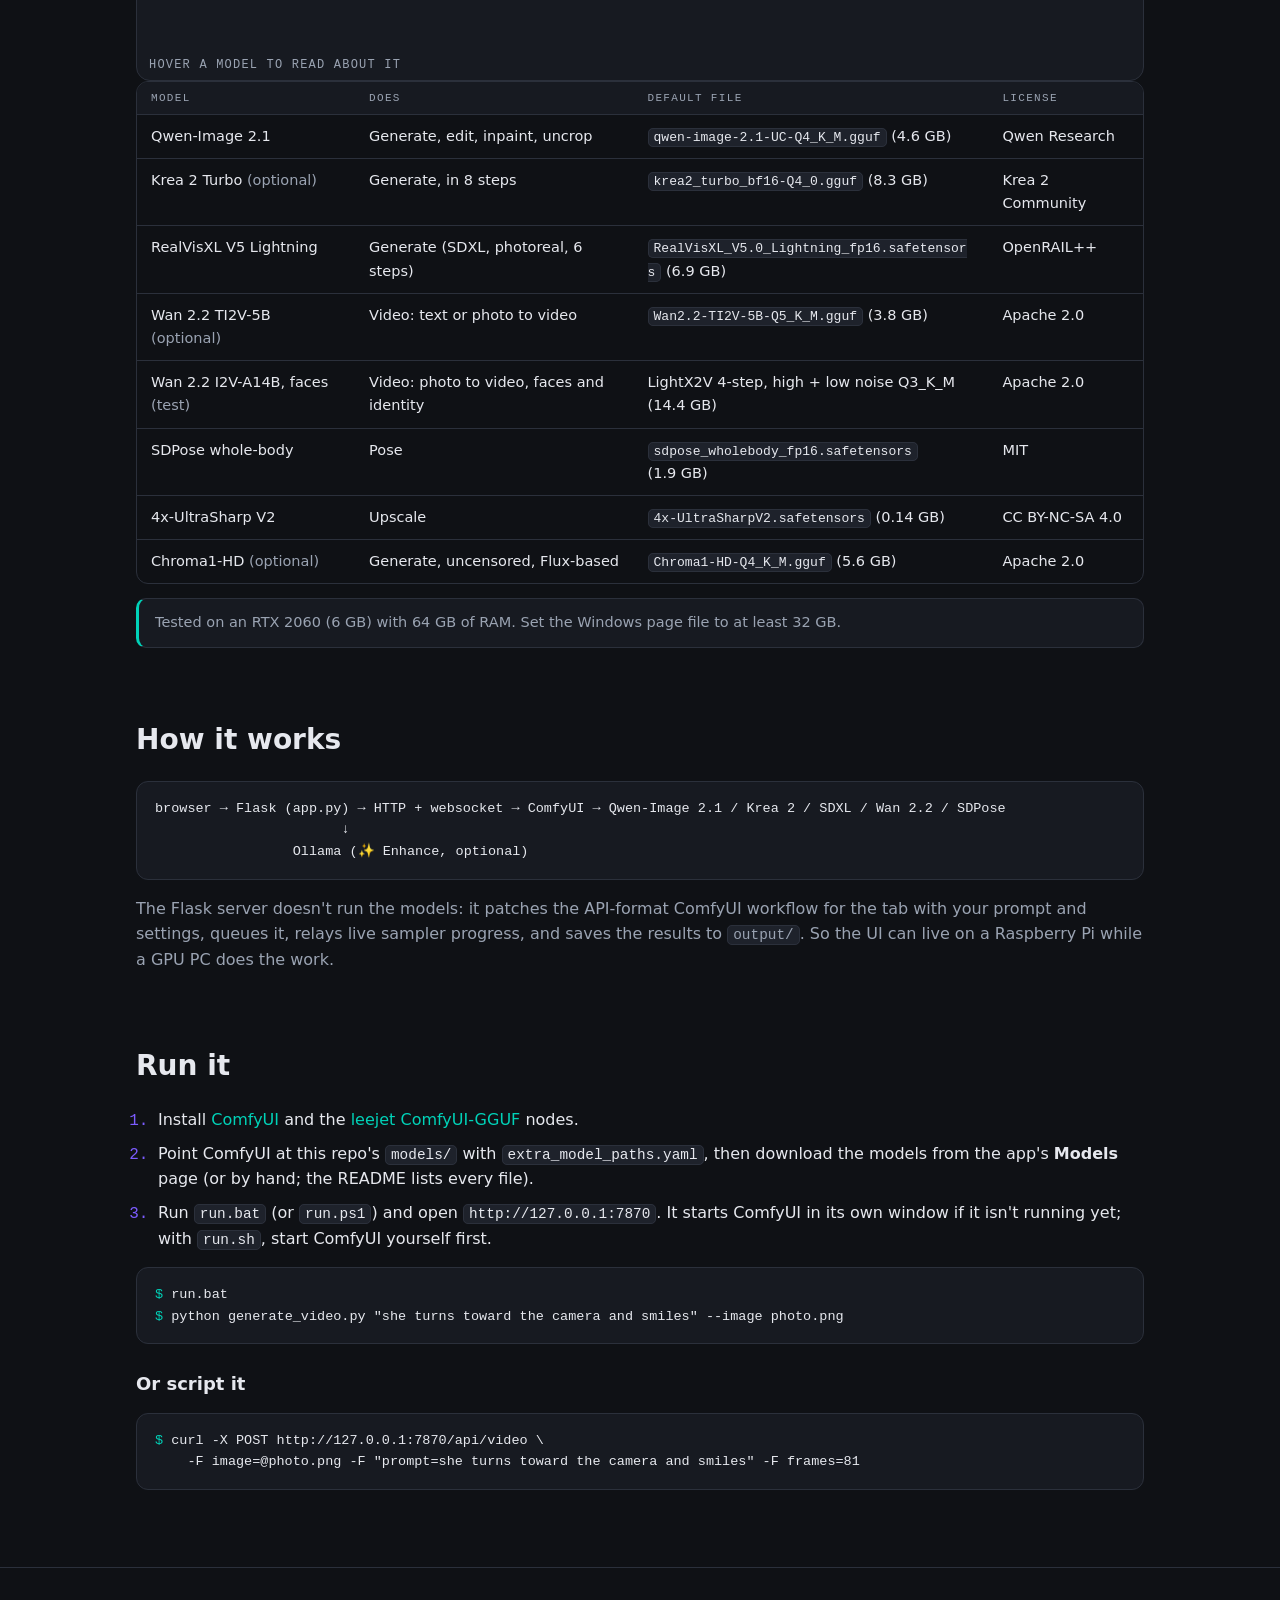
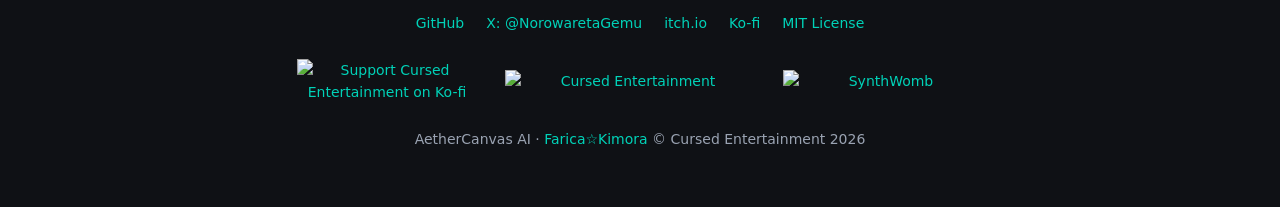
==== commit 1865789c: "Face Swap out: the Changeling programs do it now (Changeling CopyCat for photos and videos) Co-Autho" ====
--- a/index.html
+++ b/index.html
@@ -49,7 +49,6 @@
       <div class="card"><span class="k">Relight</span><h3>Change the light</h3><p>&ldquo;Golden hour from the left.&rdquo; Only the lighting changes; people, pose and composition stay.</p></div>
       <div class="card"><span class="k">Video FX</span><h3>Smooth, cut out</h3><p>RIFE adds in-between frames (16&nbsp;&rarr;&nbsp;32&nbsp;fps), or remove a video's background onto a green screen.</p></div>
       <div class="card"><span class="k">Upscale</span><h3>2&times; or 4&times;</h3><p>4x-UltraSharp V2 adds real detail. One click under any result, or its own tool for any photo.</p></div>
-      <div class="card"><span class="k">Face Swap</span><h3>One face, anywhere</h3><p>Changeling puts a face from one photo onto another photo or a whole video, with GFPGAN to clean it up. Runs from its own repo.</p></div>
       <div class="card"><span class="k">Video</span><h3>Bring it to life</h3><p>Wan 2.2: animate a photo or make a video from a prompt alone. 2&ndash;5&nbsp;s at 24&nbsp;fps, sized to the photo. Plus a face-focused 14B model <span class="muted">(test)</span>.</p></div>
       <div class="card"><span class="k">Models</span><h3>Download in the app</h3><p>See what's installed and download the rest, resumable over parallel connections, without leaving the page.</p></div>
       <div class="card"><span class="k">Extras</span><h3>Enhance, LoRA, queue</h3><p>&#10024; rewrites a prompt with a local LLM, LoRAs stack on any tool, and every job gets a card with live progress and Cancel.</p></div>
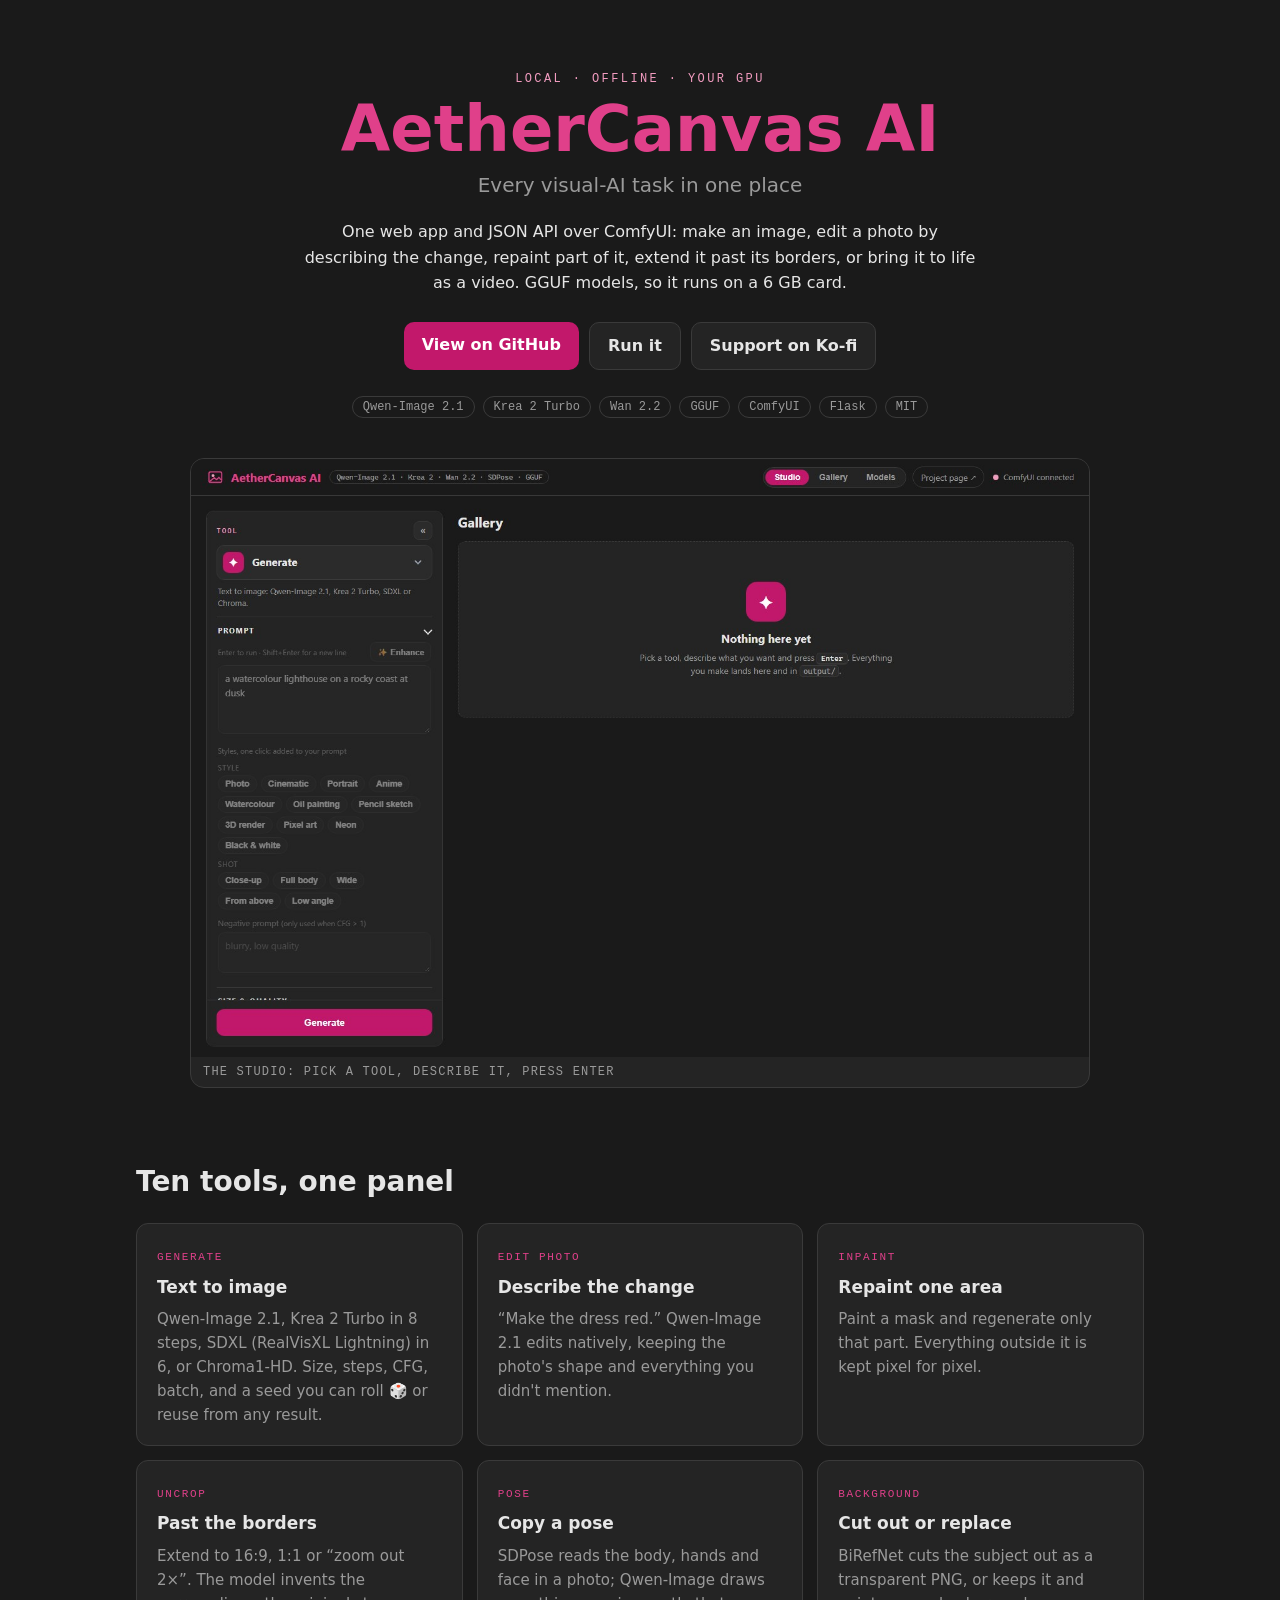
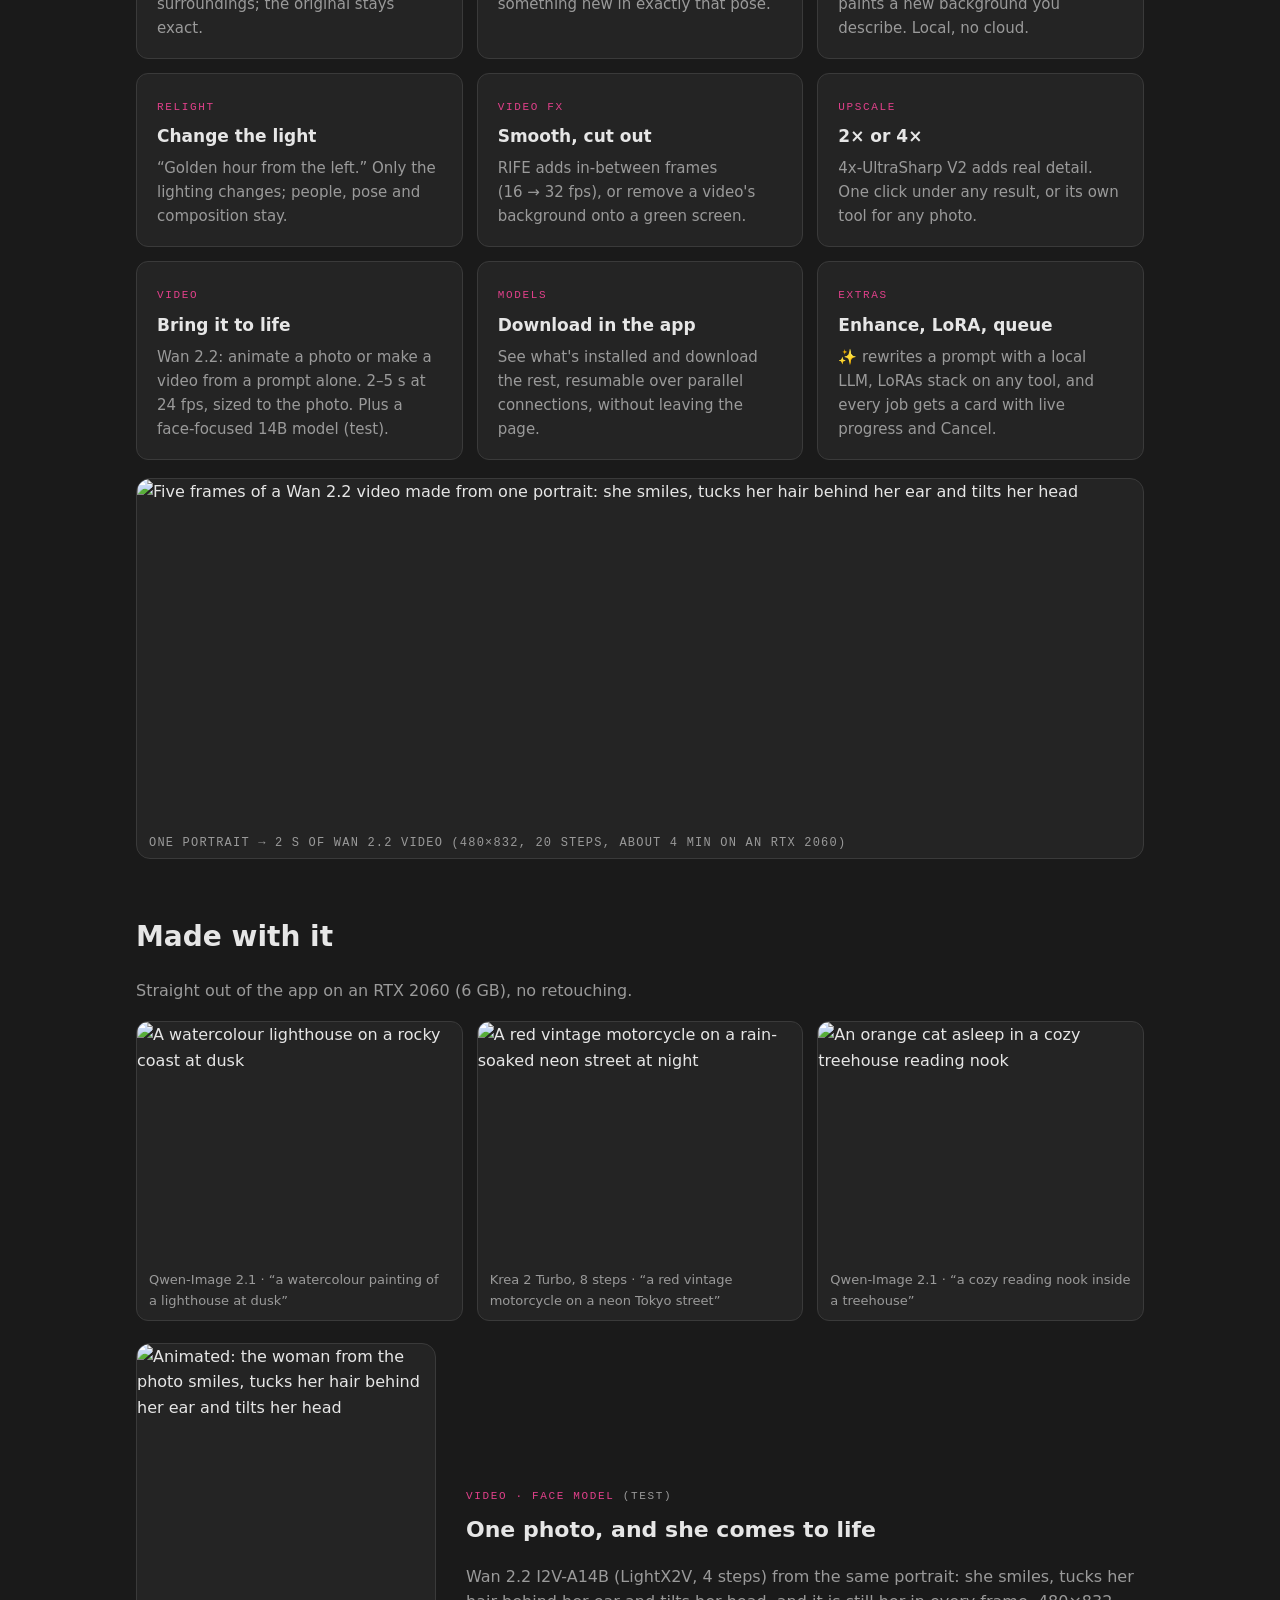
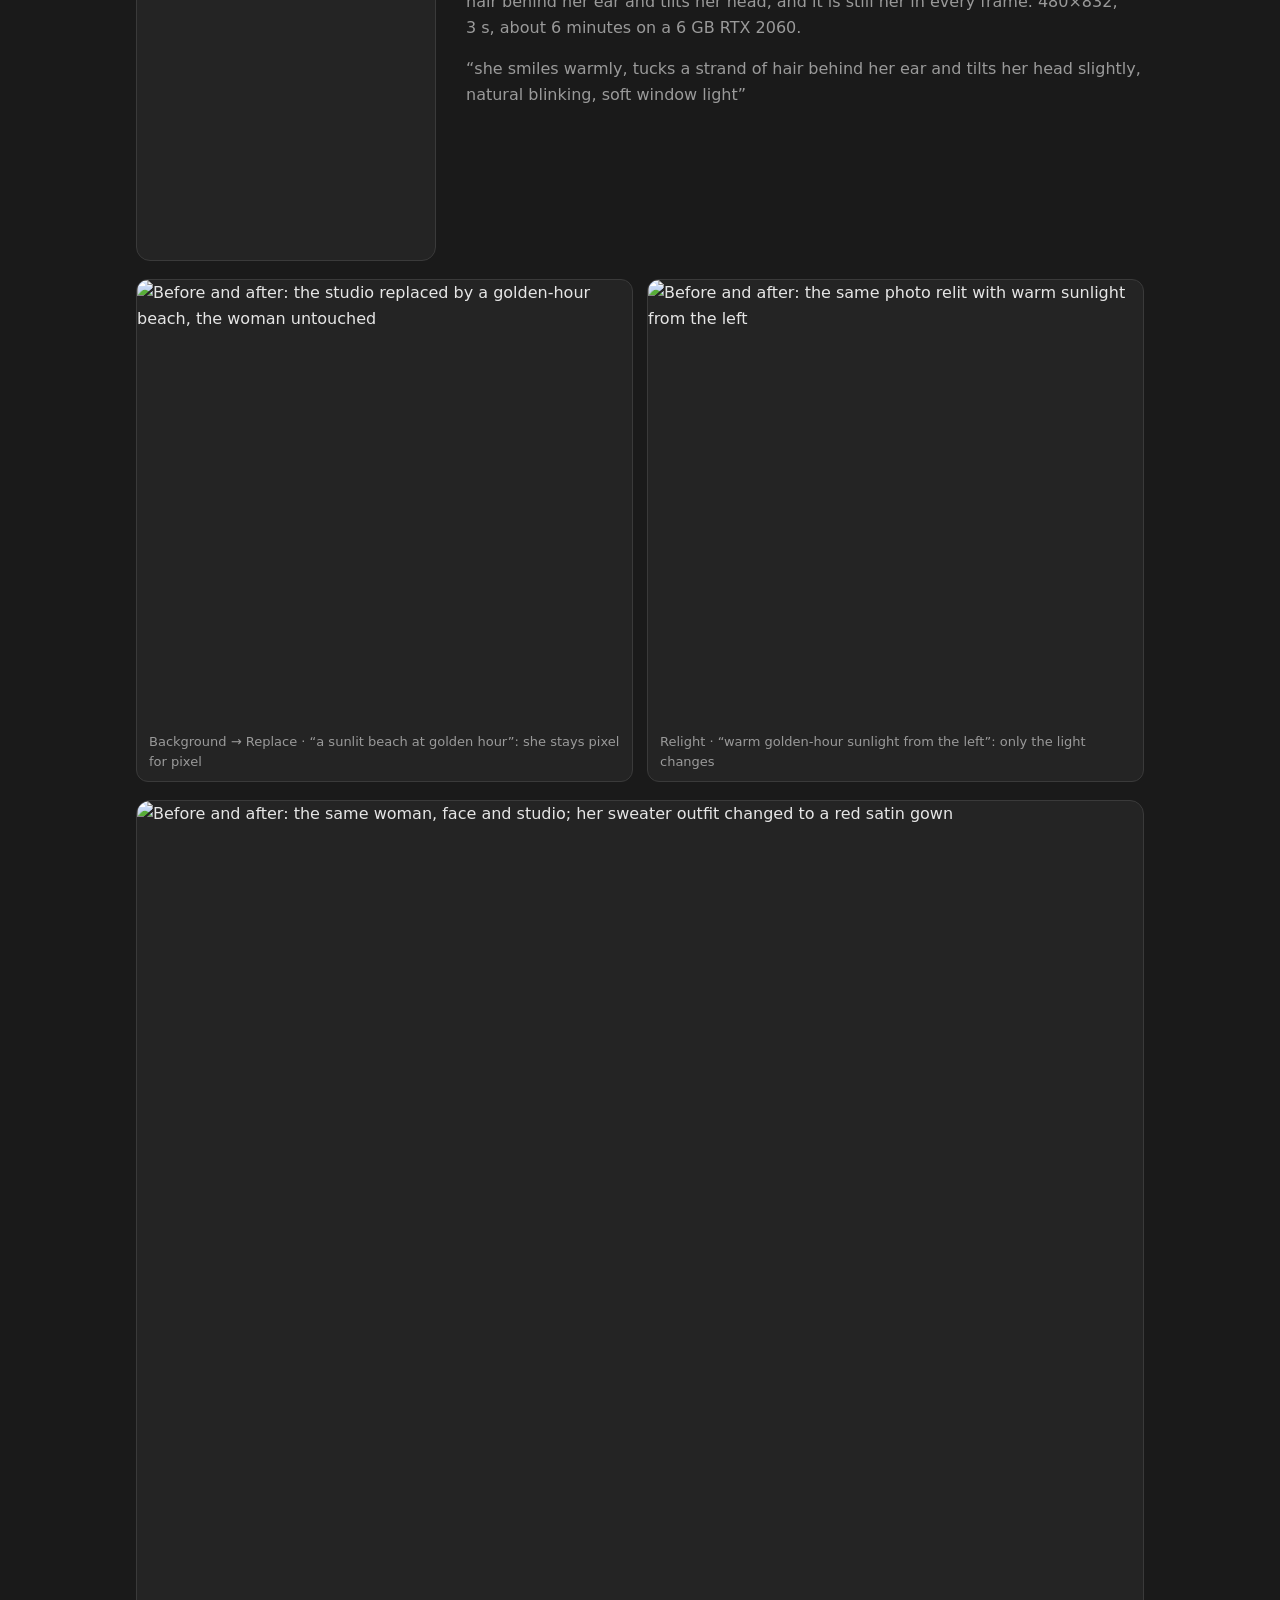
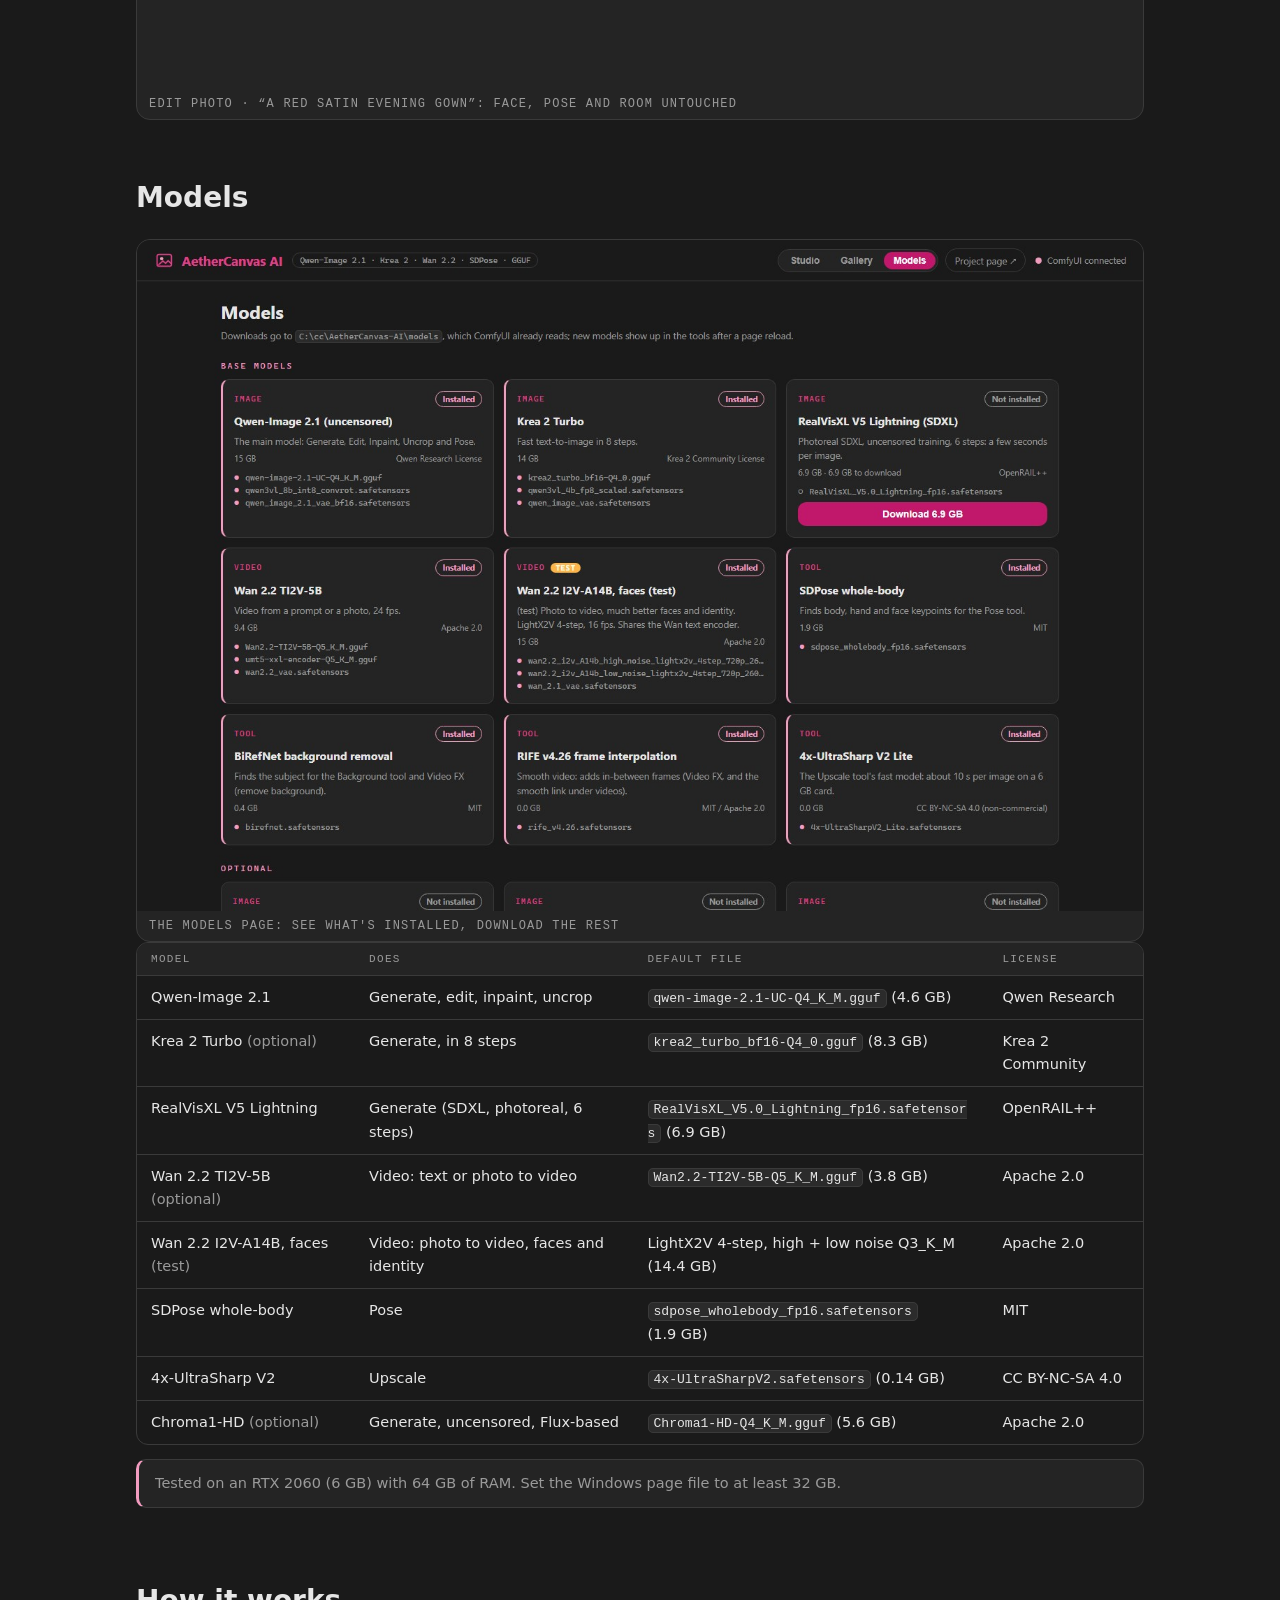
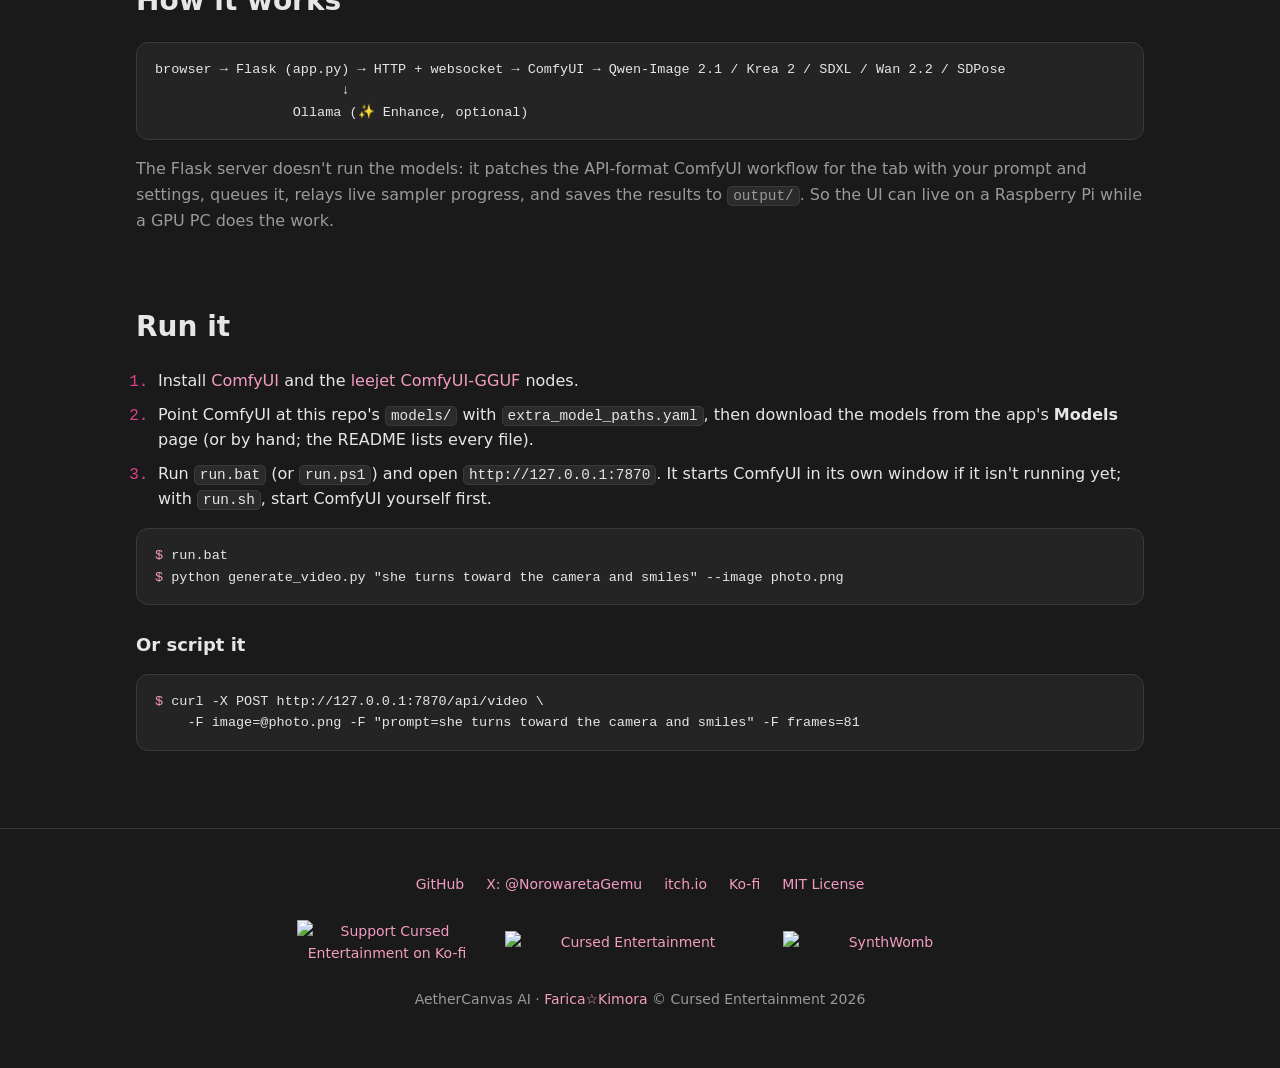
==== commit 023c99e7: "Site: drop the old model-picker picture (gone with the purple look) Co-Authored-By: Claude Opus 5.5 " ====
--- a/index.html
+++ b/index.html
@@ -91,12 +91,8 @@
   <section id="models">
     <h2>Models</h2>
     <figure class="shot wide">
-      <img src="docs/ui-models.jpg" alt="The Models page: every model with its status, size, license and a Download button" width="1440" height="1100" loading="lazy">
+      <img src="docs/ui-models.jpg" alt="The Models page: every model with its status, size, license and a Download button" width="1440" height="960" loading="lazy">
       <figcaption>The Models page: see what's installed, download the rest</figcaption>
-    </figure>
-    <figure class="shot wide">
-      <img src="docs/ui-model-info.jpg" alt="The model picker open, with an info card about Qwen-Image 2.1" width="1440" height="900" loading="lazy">
-      <figcaption>Hover a model to read about it</figcaption>
     </figure>
     <div class="table-wrap">
       <table>
--- a/site/style.css
+++ b/site/style.css
@@ -1,7 +1,7 @@
 /* AetherCanvas AI - GitHub Pages site. Same palette as the app (static/style.css). */
 :root {
-  --bg: #0f1115; --panel: #171a21; --panel2: #1e222b; --line: #2b303b;
-  --text: #e6e8ee; --sub: #9aa3b2; --accent: #7c5cff; --accent2: #00d2b8;
+  --bg: #1a1a1a; --panel: #242424; --panel2: #2b2b2b; --line: #3a3a3a;   /* the Changeling look */
+  --text: #e6e6e6; --sub: #9a9a9a; --accent: #e0408a; --accent2: #f29cc0;
   --mono: ui-monospace, "Cascadia Code", Consolas, monospace;
 }
 * { box-sizing: border-box; }
@@ -19,20 +19,20 @@
 
 /* hero */
 .hero { padding: 72px 0 24px; text-align: center;
-  background: radial-gradient(ellipse at top, rgba(124, 92, 255, .22), transparent 60%); }
+  }
 .eyebrow { font: 12px var(--mono); letter-spacing: .2em; text-transform: uppercase; color: var(--accent2); }
 h1 { font-size: clamp(36px, 7vw, 64px); line-height: 1.05; margin: 10px 0 6px;
-  background: linear-gradient(135deg, #fff, var(--accent) 60%, var(--accent2)); -webkit-background-clip: text; background-clip: text; color: transparent; }
+  color: var(--accent); }
 .tagline { font-size: 20px; color: var(--sub); margin: 0 0 18px; }
 .lede { max-width: 680px; margin: 0 auto; color: var(--text); }
 .cta { display: flex; flex-wrap: wrap; gap: 10px; justify-content: center; margin-top: 26px; }
 .btn { padding: 10px 18px; border-radius: 10px; border: 1px solid var(--line); background: var(--panel); color: var(--text); font-weight: 600; }
 .btn:hover { text-decoration: none; border-color: var(--accent); }
-.btn.primary { background: linear-gradient(135deg, var(--accent), var(--accent2)); color: #0b0c10; border: 0; }
+.btn.primary { background: #c2186b; color: #fff; border: 0; }
 .tags { display: flex; flex-wrap: wrap; gap: 8px; justify-content: center; margin-top: 26px; }
 .tag { font: 12px var(--mono); color: var(--sub); border: 1px solid var(--line); padding: 3px 10px; border-radius: 999px; }
 .shot { margin: 40px auto 0; max-width: 900px; border: 1px solid var(--line); border-radius: 14px; overflow: hidden;
-  background: var(--panel); box-shadow: 0 0 80px rgba(124, 92, 255, .18); }
+  background: var(--panel); }
 .shot img { display: block; width: 100%; height: auto; }
 .shot.wide { max-width: none; margin-top: 18px; box-shadow: none; }
 .shot figcaption { font: 12px var(--mono); color: var(--sub); padding: 8px 12px; text-align: left; letter-spacing: .1em; text-transform: uppercase; }
@@ -66,7 +66,7 @@
 
 /* GIF + text side by side */
 .pair { display: flex; flex-wrap: wrap; align-items: center; gap: 22px 30px; margin-top: 22px; }
-.pair .shot.gif { margin: 0; flex: 0 0 auto; max-width: 300px; box-shadow: 0 0 60px rgba(124, 92, 255, .25); }
+.pair .shot.gif { margin: 0; flex: 0 0 auto; max-width: 300px; }
 .pair-text { flex: 1 1 280px; }
 .pair-text .k { font: 11px var(--mono); letter-spacing: .15em; text-transform: uppercase; color: var(--accent); }
 .pair-text h3 { margin: 6px 0 10px; font-size: 22px; }
